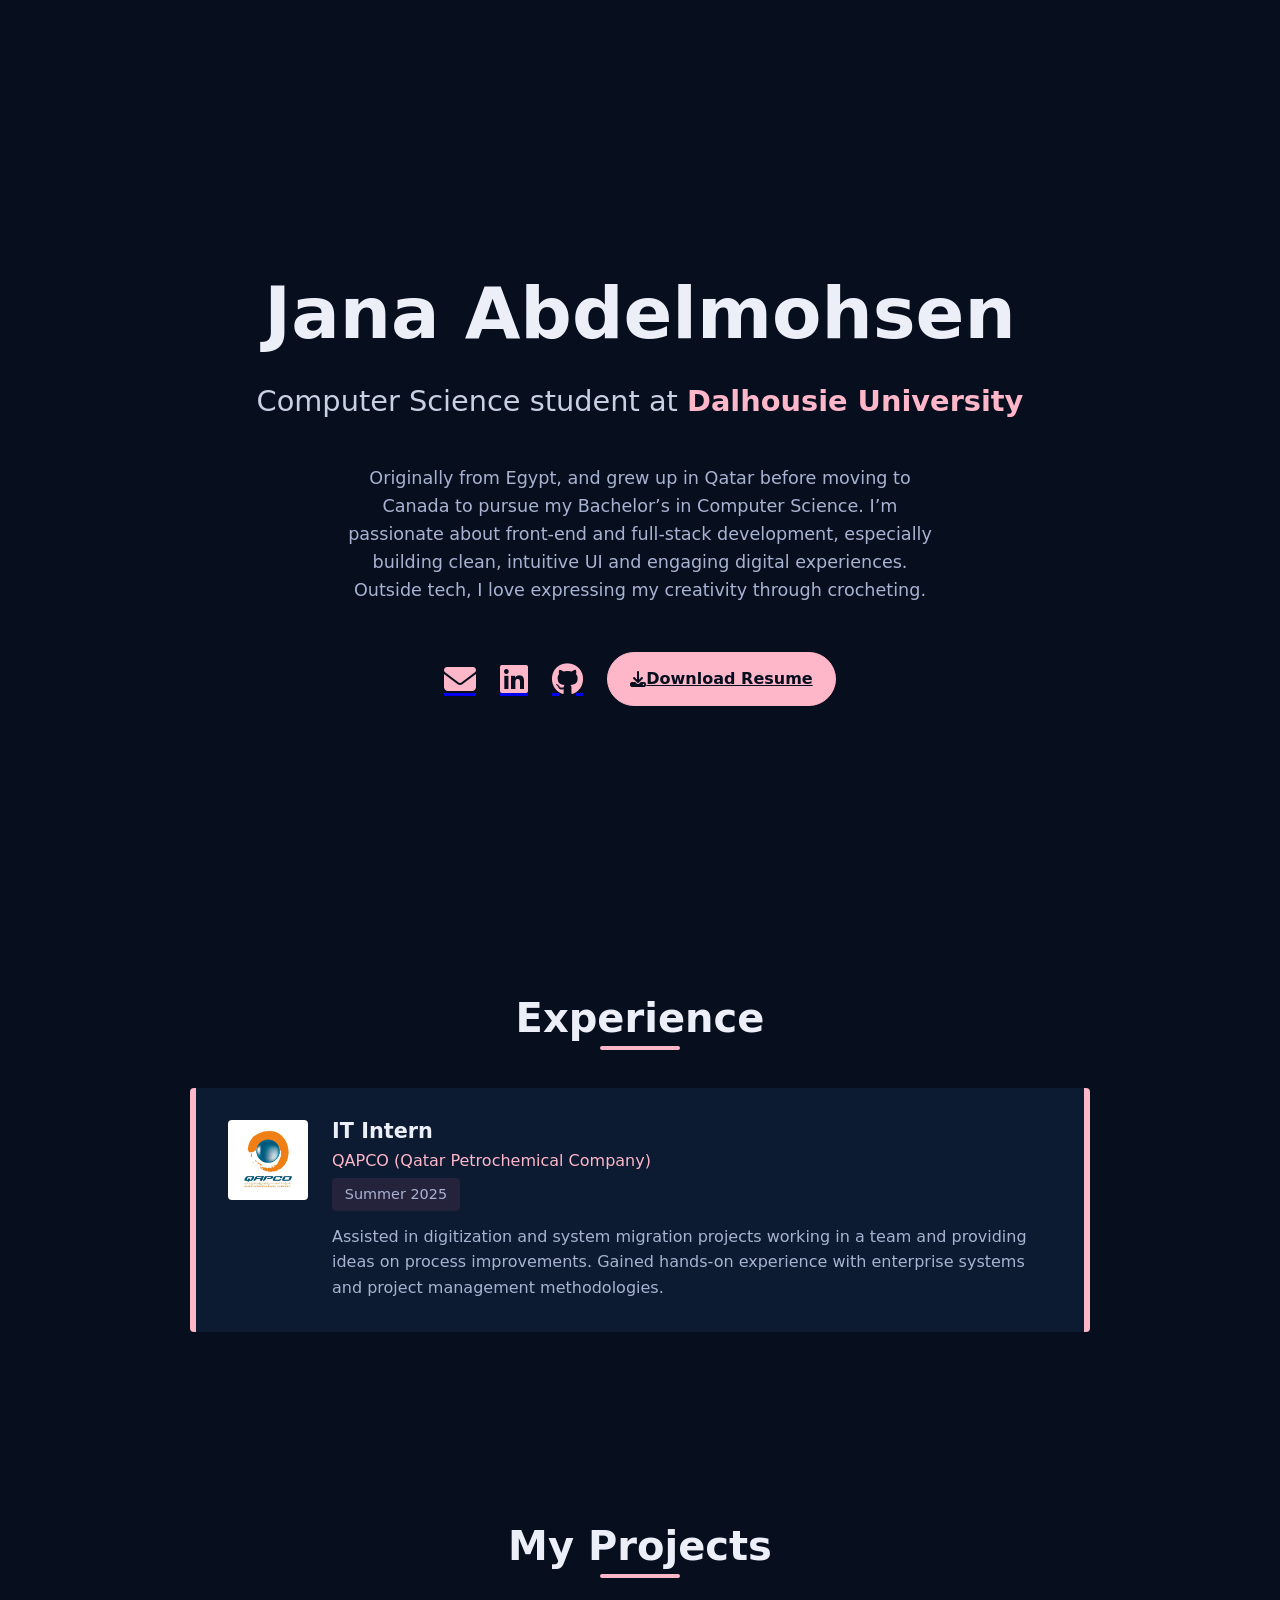
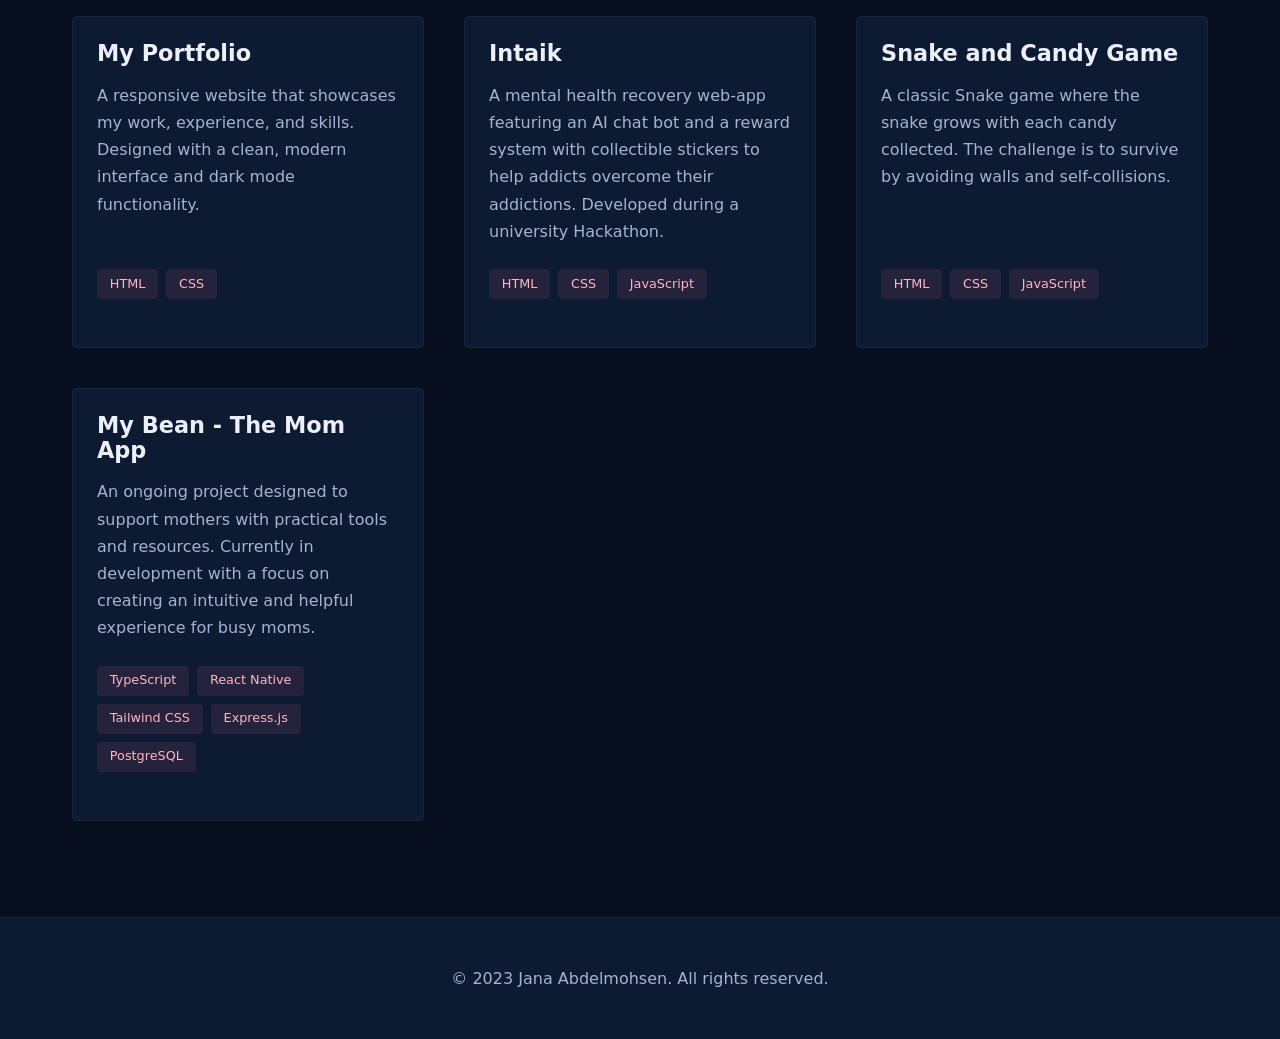
==== index.html @ 57137679 "Updated resume." ====
<!DOCTYPE html>
<html lang="en">
<head>
    <meta charset="UTF-8">
    <meta name="viewport" content="width=device-width, initial-scale=1.0">
    <title>Jana Abdelmohsen | Portfolio</title>
    <link rel="stylesheet" href="main.css">
        <link rel="stylesheet" href="https://cdnjs.cloudflare.com/ajax/libs/font-awesome/6.5.1/css/all.min.css" integrity="sha512-DTOQO9RWCH3ppGqcWaEA1BIZOC6xxalwEsw9c2QQeAIftl+Vegovlnee1c9QX4TctnWMn13TZye+giMm8e2LwA==" crossorigin="anonymous" referrerpolicy="no-referrer" />   
</head>

<body>
    <section id="home" class="hero">
        <div class="container">
            <div class="hero-content">
                <h1>Jana Abdelmohsen</h1>
                <p class="subtitle">Computer Science student at <strong>Dalhousie University</strong></p>
                <p class="hero-description">Originally from Egypt, and grew up in Qatar before moving to Canada to pursue my Bachelor’s in Computer Science. I’m passionate about front-end and full-stack development, especially building clean, intuitive UI and engaging digital experiences. Outside tech, I love expressing my creativity through crocheting.</p>
                <div class="cta-buttons">
                    <a href="mailto:jn544374@dal.ca"><i class="fas fa-envelope contact-icon"></i></a>
                    <a href="https://www.linkedin.com/in/jana-abdelmohsen-a99b3131b/"><i class="fab fa-linkedin contact-icon"></i></a>
                    <a href="https://github.com/"><i class="fab fa-github contact-icon"></i></a>
                    <a href="resume.pdf" class="btn btn-filled"><i class="fas fa-download"></i> Download Resume</a>
                </div>
            </div>
        </div>
    </section>


    <section id="experience" class="section">
        <div class="container">
            <h2 class="section-title">Experience</h2>
            <div class="experience-grid">
                <div class="experience-card">
                    <div class="experience-icon">
                        <img src="images/qapcologo.jpeg" alt="QAPCO Logo">
                    </div>
                    <div class="experience-details">
                        <h3>IT Intern</h3>
                        <p class="company">QAPCO (Qatar Petrochemical Company)</p>
                        <span class="date">Summer 2025</span>
                        <p class="experience-description">
                            Assisted in digitization and system migration projects working in a team and providing ideas on process improvements. Gained hands-on experience with enterprise systems and project management methodologies.
                        </p>
                    </div>
                </div>
            </div>
        </div>
    </section>

    <section id="projects" class="section">
        <div class="container">
            <h2 class="section-title">My Projects</h2>
            <div class="projects-grid">
                <div class="project-card">
                    <div class="project-content">
                        <h3> My Portfolio</h3>
                        <p class="project-description">A responsive website that showcases my work, experience, and skills. Designed with a clean, modern interface and dark mode functionality.</p>
                        <div class="project-tech">
                            <span class="tech-tag">HTML</span>
                            <span class="tech-tag">CSS</span>
                        </div>
                    </div>
                </div>
                <div class="project-card">
                    <div class="project-content">
                        <h3> Intaik</h3>
                        <p class="project-description">A mental health recovery web-app featuring an AI chat bot and a reward system with collectible stickers to help addicts overcome their addictions. Developed during a university Hackathon.</p>
                        <div class="project-tech">
                            <span class="tech-tag">HTML</span>
                            <span class="tech-tag">CSS</span>
                            <span class="tech-tag">JavaScript</span>
                        </div>
                    </div>
                </div>
                <div class="project-card">
                    <div class="project-content">
                        <h3> Snake and Candy Game</h3>
                        <p class="project-description">A classic Snake game where the snake grows with each candy collected. The challenge is to survive by avoiding walls and self-collisions.</p>
                        <div class="project-tech">
                            <span class="tech-tag">HTML</span>
                            <span class="tech-tag">CSS</span>
                            <span class="tech-tag">JavaScript</span>
                        </div>
                    </div>
                </div>
                <div class="project-card">
                <div class="project-content">
                    <h3> My Bean - The Mom App</h3>
                    <p class="project-description">An ongoing project designed to support mothers with practical tools and resources. Currently in development with a focus on creating an intuitive and helpful experience for busy moms.</p>
                    <div class="project-tech">
                        <span class="tech-tag">TypeScript</span>
                        <span class="tech-tag">React Native</span>
                        <span class="tech-tag">Tailwind CSS</span>
                        <span class="tech-tag">Express.js</span>
                        <span class="tech-tag">PostgreSQL</span>
                    </div>
                </div>
        </div>
    </section>
    


    <footer>
        <div class="container">
            <p>&copy; 2023 Jana Abdelmohsen. All rights reserved.</p>
        </div>
    </footer>

</body>
</html>
---- main.css ----
:root {
    --navy: #070f1f;
    --light-navy: #0c1b31;
    --lightest-navy: #17233c;
    --slate: #c9d0e3;
    --light-slate: #A8B2D1;
    --lightest-slate: #eceff8;
    --white: #f1f6fd;
    --pink: #feb6c9;
    --light-pink: #a76975;
    --transition: all 0.3s ease;
    --shadow: 0 10px 30px -15px rgba(2, 12, 27, 0.7);
    --border-radius: 4px;
}

* {
    margin: 0;
    padding: 0;
    box-sizing: border-box;
}

body {
    font-family: 'Calibre', 'Inter', 'San Francisco', 'SF Pro Text', -apple-system, system-ui, sans-serif;
    line-height: 1.6;
    color: var(--slate);
    background-color: var(--navy);
    transition: var(--transition);
    scroll-behavior: smooth;
}

h1, h2, h3, h4 {
    font-weight: 600;
    line-height: 1.1;
    margin-bottom: 1rem;
    color: var(--lightest-slate);
}

.container {
    width: 100%;
    max-width: 1200px;
    margin: 0 auto;
    padding: 0 2rem;
}

.section {
    padding: 6rem 0;
}

.section-title {
    text-align: center;
    margin-bottom: 3rem;
    position: relative;
    font-size: 2.5rem;
    color: var(--lightest-slate);
    font-weight: 700;
}

.section-title::after {
    content: '';
    position: absolute;
    bottom: -10px;
    left: 50%;
    transform: translateX(-50%);
    width: 80px;
    height: 4px;
    background: var(--pink);
    border-radius: 2px;
}

.btn {
    display: inline-block;
    padding: 1rem 1.8rem;
    border-radius: var(--border-radius);
    font-weight: 500;
    background: transparent;
    color: var(--pink);
    transition: var(--transition);
    border: 1px solid var(--pink);
    cursor: pointer;
    font-size: 1rem;
}

.btn:hover {
    background: rgba(255, 107, 149, 0.1);
    
}

.btn-filled {
    background: var(--pink);
    color: var(--navy);
    padding: 0.8rem 1.4rem;
    border-radius: 50px;
    font-weight: 600;
   
}

.btn-filled:hover {
    background: var(--light-pink);
    transform: translateY(-3px);
}

.cta-buttons {
    display: flex;
    gap: 1.5rem;
    justify-content: center;
    flex-wrap: wrap;
}

.cta-buttons a {
    display: flex;
    align-items: center;
    justify-content: center;
}

.contact-icon {
    font-size: 2rem;
    color: var(--pink);
    transition: var(--transition);
}

.contact-icon:hover {
    color: var(--light-pink);
    transform: translateY(-4px);
   
}

/* Header & Navigation */
header {
    position: fixed;
    width: 100%;
    top: 0;
    z-index: 1000;
    background: rgba(10, 25, 47, 0.9);
    backdrop-filter: blur(10px);
    box-shadow: var(--shadow);
    transition: var(--transition);
}

.nav-container {
    display: flex;
    justify-content: flex-end;
    align-items: center;
    padding: 1rem 2rem;
}

.logo {
    font-size: 1.8rem;
    font-weight: 700;
    color: var(--pink);
}

.nav-links {
    display: flex;
    gap: 2rem;
}

.nav-links a {
    color: var(--lightest-slate);
    font-weight: 500;
    position: relative;
    padding: 0.5rem 0;
    font-size: 0.9rem;
}

.nav-links a::after {
    content: '';
    position: absolute;
    bottom: 0;
    left: 0;
    width: 0;
    height: 2px;
    background: var(--pink);
    transition: var(--transition);
}

.nav-links a:hover::after {
    width: 100%;
}

#mode-toggle {
    background: transparent;
    color: var(--lightest-slate);
    border: 1px solid var(--slate);
    border-radius: var(--border-radius);
    padding: 0.5rem 1rem;
    font-size: 0.9rem;
    cursor: pointer;
    transition: var(--transition);
    display: flex;
    align-items: center;
    gap: 0.5rem;
}

#mode-toggle:hover {
    border-color: var(--pink);
    color: var(--pink);
}

/* HERO */
.hero {
    min-height: 100vh;
    display: flex;
    align-items: center;
    padding-top: 80px;
}

.hero-content {
    max-width: 800px;
    margin: 0 auto;
    text-align: center;
}

.hero h1 {
    font-size: clamp(2.5rem, 8vw, 4.5rem);
    margin-bottom: 1.5rem;
}

.hero .subtitle {
    font-size: clamp(1.2rem, 4vw, 1.8rem);
    color: #c9d0e3;
    margin-bottom: 2.5rem;
}

.hero .subtitle strong {
    color: #feb6c9;
}

.hero-description {
    max-width: 600px;
    margin: 0 auto 3rem;
    font-size: 1.1rem;
    line-height: 1.6;
    color: #A8B2D1;
}

/* ABOUT IMAGE */
.about-image {
    text-align: center;
    position: relative;
}

.profile-img-container {
    position: relative;
    display: inline-block;
}

.profile-img {
    max-width: 80%;
    border-radius: var(--border-radius);
    transition: var(--transition);
    border: 1px solid var(--lightest-navy);
}

.profile-img-container::before {
    content: '';
    position: absolute;
    top: 15px;
    left: 15px;
    width: 80%;
    height: 100%;
    border: 2px solid var(--pink);
    border-radius: var(--border-radius);
    z-index: -1;
    transition: var(--transition);
}

.about-image:hover .profile-img {
    filter: grayscale(0%);
}

.about-image:hover .profile-img-container::before {
    transform: translate(-5px, -5px);
}

/* EXPERIENCE */
.experience-grid {
    display: grid;
    gap: 2rem;
    max-width: 900px;
    margin: 0 auto;
}

.experience-card {
    display: flex;
    align-items: flex-start;
    background: var(--light-navy);
    padding: 2rem;
    border-radius: var(--border-radius);
    transition: var(--transition);
    border-left: 6px solid var(--pink);
    border-right: 6px solid var(--pink);
}

.experience-card:hover {
    transform: translateY(-5px);
    box-shadow: var(--shadow);
}

.experience-icon {
    flex-shrink: 0;
    margin-right: 1.5rem;
    width: 80px;
    height: 80px;
    display: flex;
    align-items: center;
    justify-content: center;
    background: rgb(255, 255, 255);
    border-radius: var(--border-radius);
    overflow: hidden;
    padding: 8px;
}

.experience-icon img {
    width: 100%;
    height: 100%;
    object-fit: contain;
}

.experience-details h3 {
    margin: 0;
    font-size: 1.3rem;
    color: var(--lightest-slate);
}

.experience-details .company {
    margin: 0.3rem 0;
    color: var(--pink);
    font-weight: 500;
}

.experience-details .date {
    display: block;
    font-size: 0.9rem;
    color: var(--light-slate);
    margin-bottom: 0.8rem;
    background: rgba(255, 107, 149, 0.1);
    padding: 0.3rem 0.8rem;
    border-radius: var(--border-radius);
    width: fit-content;
}

.experience-description {
    color: var(--light-slate);
    line-height: 1.6;
}

/* PROJECTS */
.projects-grid {
    display: grid;
    grid-template-columns: repeat(auto-fit, minmax(350px, 1fr));
    gap: 2.5rem;
}

.project-card {
    background: var(--light-navy);
    border-radius: var(--border-radius);
    overflow: hidden;
    transition: var(--transition);
    display: flex;
    flex-direction: column;
    border: 1px solid var(--lightest-navy);
}

.project-card:hover {
    transform: translateY(-8px);
    box-shadow: var(--shadow);
    border-color: var(--pink);
}

.project-content {
    padding: 1.5rem;
    flex-grow: 1;
    display: flex;
    flex-direction: column;
}

.project-card h3 {
    font-size: 1.4rem;
    margin-bottom: 1rem;
    color: var(--lightest-slate);
    display: flex;
    align-items: center;
    gap: 0.5rem;
}

.project-card h3 i {
    color: var(--pink);
}

.project-description {
    color: var(--light-slate);
    margin-bottom: 1.5rem;
    flex-grow: 1;
    line-height: 1.7;
}

.project-tech {
    display: flex;
    flex-wrap: wrap;
    gap: 0.5rem;
    margin-bottom: 1.5rem;
}

.tech-tag {
    background: rgba(255, 107, 149, 0.1);
    color: var(--pink);
    padding: 0.3rem 0.8rem;
    border-radius: var(--border-radius);
    font-size: 0.8rem;
    font-weight: 500;
}

.project-link {
    align-self: flex-start;
    font-weight: 500;
    display: flex;
    align-items: center;
    gap: 0.5rem;
    color: var(--pink);
    padding: 0.5rem 0;
    transition: var(--transition);
    font-size: 0.9rem;
}

.project-link:hover {
    color: var(--light-pink);
    gap: 0.8rem;
}

/* FOOTER */
footer {
    text-align: center;
    padding: 3rem 0;
    background: var(--light-navy);
    color: var(--light-slate);
    border-top: 1px solid var(--lightest-navy);
}

/* RESPONSIVE */
@media (max-width: 992px) {
    .about-content {
        grid-template-columns: 1fr;
        gap: 3rem;
    }

    .about-image {
        order: -1;
    }
}

@media (max-width: 768px) {
    .nav-container {
        flex-direction: column;
        gap: 1rem;
        padding: 1rem;
    }

    .nav-links {
        gap: 1.5rem;
        flex-wrap: wrap;
        justify-content: center;
    }

    .hero h1 {
        font-size: 2.8rem;
    }

    .hero .subtitle {
        font-size: 1.2rem;
    }

    .section {
        padding: 4rem 0;
    }

    .experience-card {
        flex-direction: column;
    }

    .experience-icon img {
        width: 30px;
        height: 30px;
        border-radius: 10px;
        object-fit: cover;
    }

    .projects-grid {
        grid-template-columns: 1fr;
    }

    .contact-links {
        flex-direction: column;
        align-items: center;
    }

    .contact-item {
        width: 100%;
        max-width: 300px;
    }
}

@media (max-width: 480px) {
    .hero h1 {
        font-size: 2.2rem;
    }

    .cta-buttons {
        flex-direction: column;
    }

    .section-title {
        font-size: 2rem;
    }

    .hero-content {
        padding: 2rem 1.5rem;
    }
}
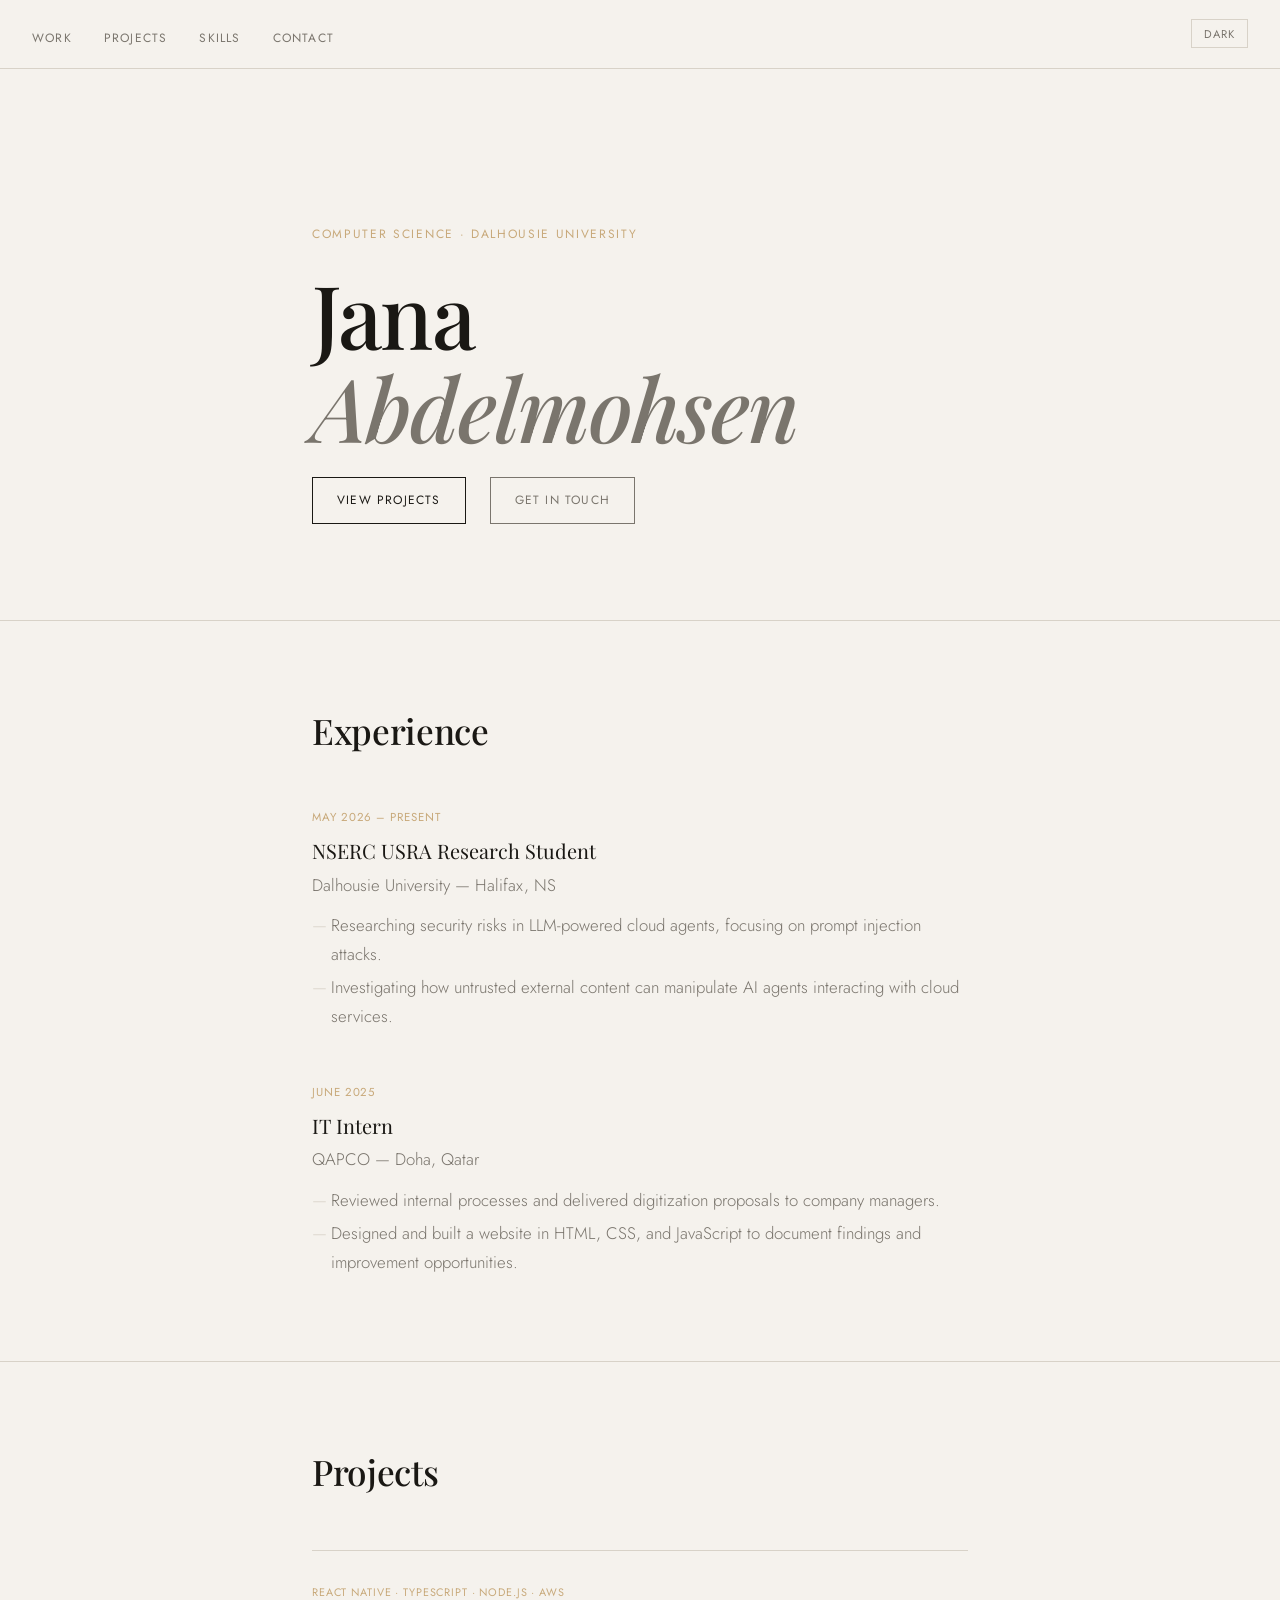
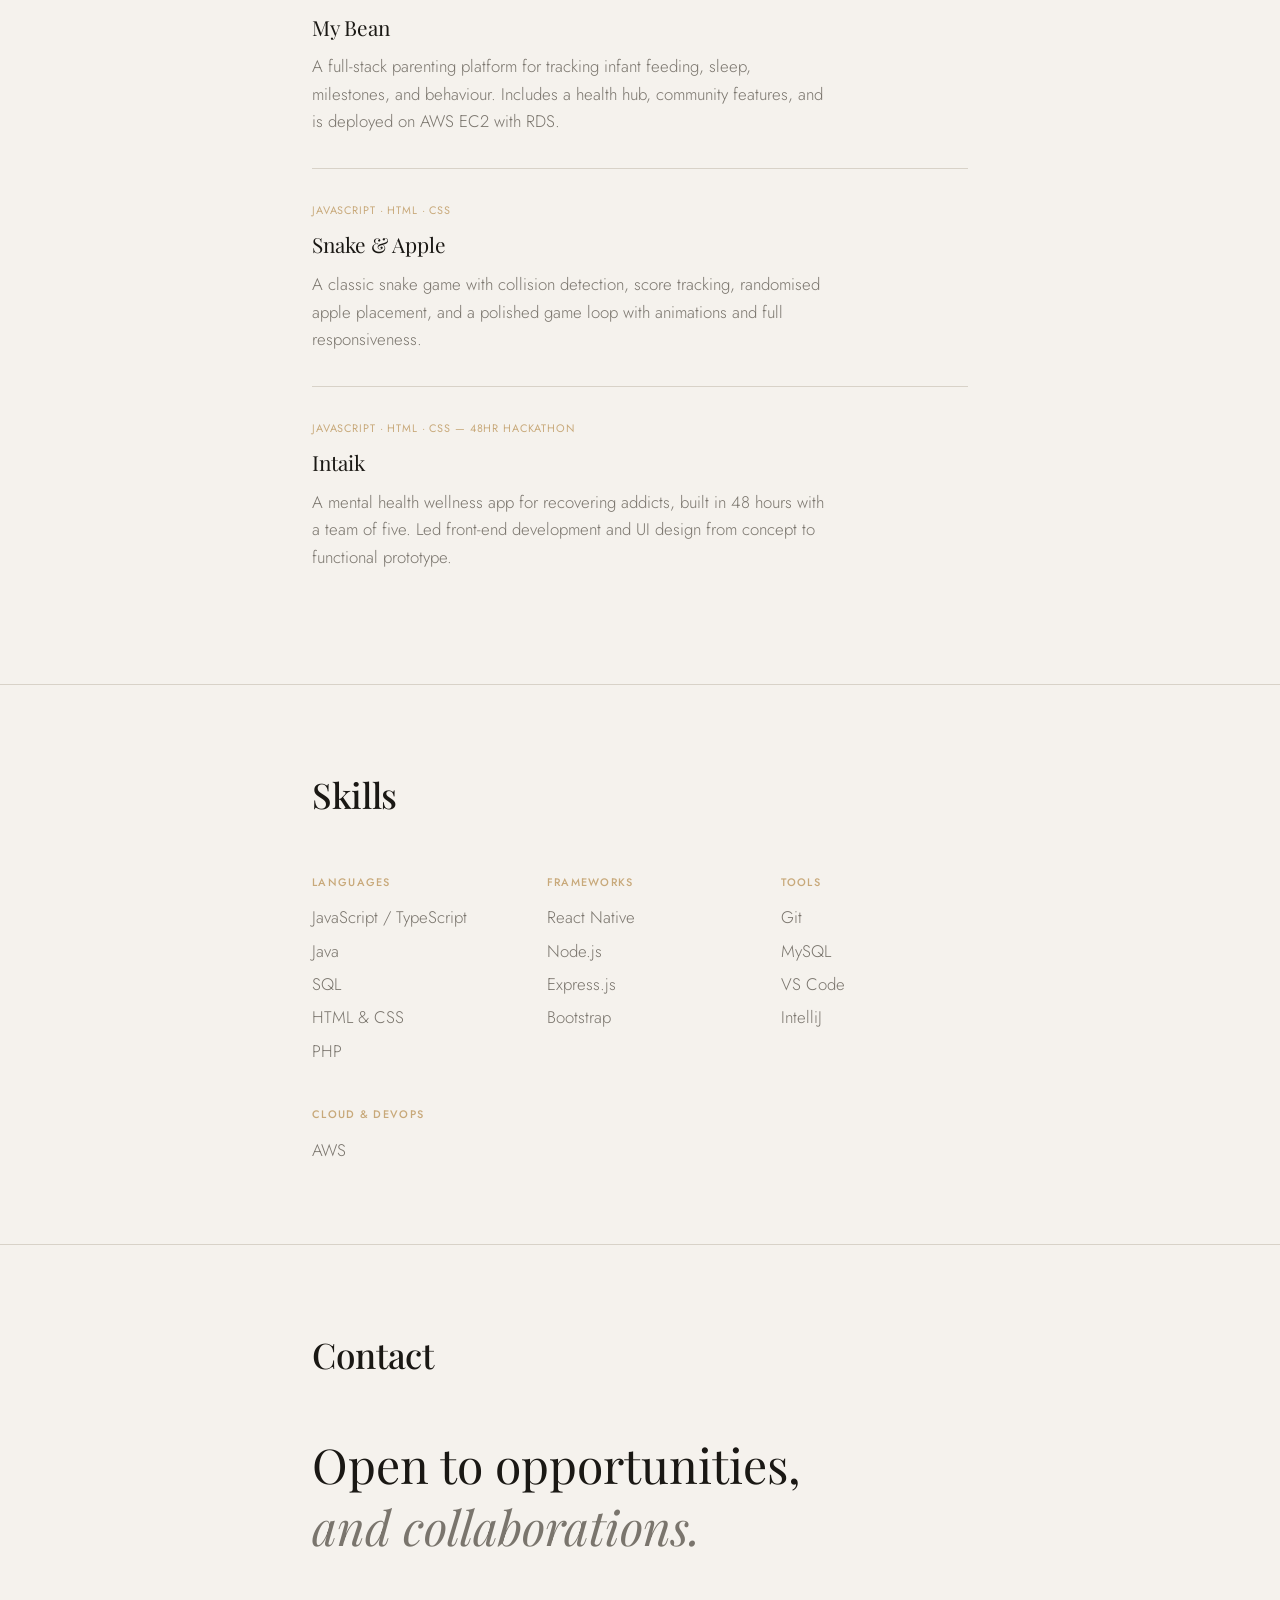
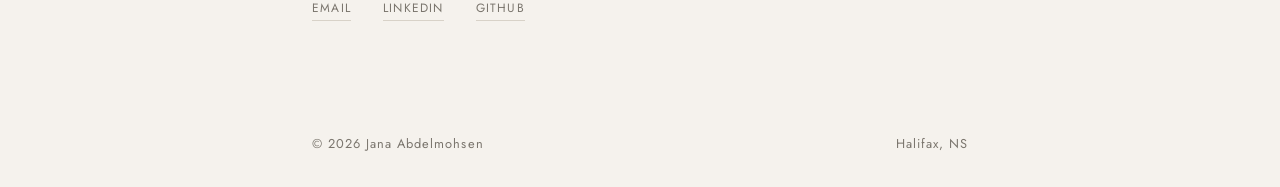
==== commit a3df92fe: "changing things" ====
--- a/index.html
+++ b/index.html
@@ -1,4 +1,4 @@
-<!DOCTYPE html>
+<!-- <!DOCTYPE html>
 <html lang="en">
 <head>
     <meta charset="UTF-8">
@@ -107,4 +107,591 @@
     </footer>
 
 </body>
+</html> -->
+
+<!DOCTYPE html>
+<html lang="en">
+<head>
+  <meta charset="UTF-8" />
+  <meta name="viewport" content="width=device-width, initial-scale=1.0" />
+  <title>Jana Abdelmohsen</title>
+  <link rel="preconnect" href="https://fonts.googleapis.com" />
+  <link rel="preconnect" href="https://fonts.gstatic.com" crossorigin />
+  <link href="https://fonts.googleapis.com/css2?family=Playfair+Display:ital,wght@0,400;0,500;1,400;1,500&family=Jost:wght@300;400;500&display=swap" rel="stylesheet" />
+
+  <style>
+    :root {
+      --bg: #f5f2ed;
+      --ink: #1a1814;
+      --muted: #7a756d;
+      --accent: #c8a97a;
+      --rule: #d8d2c8;
+      --max: 720px;
+    }
+
+    :root.dark {
+      --bg: #211815;
+      --ink: #f2ebe0;
+      --muted: #8c7b6b;
+      --accent: #d9c9a8;
+      --rule: #2e201a;
+    }
+
+    *, *::before, *::after { box-sizing: border-box; margin: 0; padding: 0; }
+
+    html { scroll-behavior: smooth; }
+
+    body {
+      background: var(--bg);
+      color: var(--ink);
+      font-family: 'Playfair Display', Georgia, serif;
+      font-size: clamp(19px, 2.2vw, 21px);
+      font-weight: 400;
+      line-height: 1.7;
+      min-height: 100vh;
+      transition: background 0.3s, color 0.3s;
+    }
+
+    /* ── Layout ── */
+    .container {
+      max-width: var(--max);
+      margin: 0 auto;
+      padding: 0 2rem;
+    }
+
+    /* ── Nav ── */
+    nav {
+      position: fixed;
+      top: 0; left: 0; right: 0;
+      z-index: 100;
+      background: var(--bg);
+      border-bottom: 1px solid var(--rule);
+      padding: 1rem 2rem;
+      display: flex;
+      justify-content: space-between;
+      align-items: center;
+      transition: background 0.3s, border-color 0.3s;
+    }
+
+    .nav-name {
+      font-family: 'Jost', sans-serif;
+      font-size: 0.8rem;
+      font-weight: 400;
+      letter-spacing: 0.12em;
+      text-transform: uppercase;
+      color: var(--muted);
+      text-decoration: none;
+    }
+
+    .nav-links {
+      display: flex;
+      gap: 2rem;
+      list-style: none;
+    }
+
+    .nav-links a {
+      font-family: 'Jost', sans-serif;
+      font-size: 0.75rem;
+      font-weight: 400;
+      letter-spacing: 0.1em;
+      text-transform: uppercase;
+      color: var(--muted);
+      text-decoration: none;
+      transition: color 0.2s;
+    }
+
+    .nav-links a:hover { color: var(--ink); }
+
+    .theme-toggle {
+      background: none;
+      border: 1px solid var(--rule);
+      color: var(--muted);
+      font-family: 'Jost', sans-serif;
+      font-size: 0.7rem;
+      font-weight: 400;
+      letter-spacing: 0.1em;
+      text-transform: uppercase;
+      padding: 0.35rem 0.75rem;
+      cursor: pointer;
+      transition: color 0.2s, border-color 0.2s;
+    }
+
+    .theme-toggle:hover {
+      color: var(--ink);
+      border-color: var(--ink);
+    }
+
+    /* ── Hero ── */
+    #hero {
+      padding: 14rem 0 6rem;
+      border-bottom: 1px solid var(--rule);
+    }
+
+    .hero-label {
+      font-family: 'Jost', sans-serif;
+      font-size: 0.75rem;
+      font-weight: 400;
+      letter-spacing: 0.14em;
+      text-transform: uppercase;
+      color: var(--accent);
+      margin-bottom: 1.5rem;
+    }
+
+    h1 {
+      font-size: clamp(3rem, 8vw, 5.5rem);
+      font-weight: 500;
+      line-height: 1.05;
+      letter-spacing: -0.02em;
+      margin-bottom: 1.5rem;
+    }
+
+    h1 em {
+      font-style: italic;
+      color: var(--muted);
+    }
+
+    .hero-sub {
+      font-family: 'Jost', sans-serif;
+      font-size: 1.15rem;
+      font-weight: 300;
+      color: var(--muted);
+      max-width: 480px;
+      line-height: 1.7;
+      margin-bottom: 2.5rem;
+    }
+
+    .hero-links {
+      display: flex;
+      gap: 1.5rem;
+      flex-wrap: wrap;
+    }
+
+    .btn {
+      font-family: 'Jost', sans-serif;
+      font-size: 0.75rem;
+      font-weight: 400;
+      letter-spacing: 0.1em;
+      text-transform: uppercase;
+      text-decoration: none;
+      padding: 0.75rem 1.5rem;
+      border: 1px solid var(--ink);
+      color: var(--ink);
+      transition: background 0.2s, color 0.2s;
+    }
+
+    .btn:hover { background: var(--ink); color: var(--bg); }
+
+    .btn-ghost {
+      border-color: var(--muted);
+      color: var(--muted);
+    }
+
+    .btn-ghost:hover {
+      background: var(--ink);
+      color: var(--bg);
+      border-color: var(--ink);
+    }
+
+    /* ── Sections ── */
+    section {
+      padding: 5rem 0;
+      border-bottom: 1px solid var(--rule);
+    }
+
+    h2 {
+      font-size: clamp(1.6rem, 3vw, 2.2rem);
+      font-weight: 500;
+      letter-spacing: -0.01em;
+      margin-bottom: 3rem;
+    }
+
+    /* ── Experience ── */
+    .exp-list { display: flex; flex-direction: column; gap: 3rem; }
+
+    .exp-meta {
+      font-family: 'Jost', sans-serif;
+      font-size: 0.72rem;
+      font-weight: 400;
+      letter-spacing: 0.08em;
+      text-transform: uppercase;
+      color: var(--accent);
+      margin-bottom: 0.4rem;
+    }
+
+    .exp-role {
+      font-size: 1.25rem;
+      font-weight: 400;
+      margin-bottom: 0.15rem;
+    }
+
+    .exp-org {
+      font-family: 'Jost', sans-serif;
+      font-size: 1.05rem;
+      font-weight: 300;
+      font-style: normal;
+      color: var(--muted);
+      margin-bottom: 0.75rem;
+    }
+
+    .exp-desc {
+      font-family: 'Jost', sans-serif;
+      font-size: 1.05rem;
+      font-weight: 300;
+      color: var(--muted);
+      line-height: 1.7;
+      list-style: none;
+    }
+
+    .exp-desc li {
+      padding-left: 1.2rem;
+      position: relative;
+      margin-bottom: 0.3rem;
+    }
+
+    .exp-desc li::before {
+      content: '—';
+      position: absolute;
+      left: 0;
+      color: var(--rule);
+    }
+
+    /* ── Projects ── */
+    .project-item {
+      padding: 2rem 0;
+      border-top: 1px solid var(--rule);
+      transition: padding-left 0.25s;
+      cursor: default;
+    }
+
+    .project-item:hover { padding-left: 0.75rem; }
+
+    .project-tags {
+      font-family: 'Jost', sans-serif;
+      font-size: 0.68rem;
+      font-weight: 400;
+      letter-spacing: 0.08em;
+      text-transform: uppercase;
+      color: var(--accent);
+      margin-bottom: 0.5rem;
+    }
+
+    .project-name {
+      font-size: 1.3rem;
+      font-weight: 400;
+      margin-bottom: 0.5rem;
+    }
+
+    .project-desc {
+      font-family: 'Jost', sans-serif;
+      font-size: 1.05rem;
+      font-weight: 300;
+      color: var(--muted);
+      line-height: 1.65;
+      max-width: 520px;
+    }
+
+    /* ── Skills ── */
+    .skills-grid {
+      display: grid;
+      grid-template-columns: repeat(auto-fit, minmax(160px, 1fr));
+      gap: 2.5rem 3rem;
+    }
+
+    .skill-group-label {
+      font-family: 'Jost', sans-serif;
+      font-size: 0.68rem;
+      font-weight: 500;
+      letter-spacing: 0.12em;
+      text-transform: uppercase;
+      color: var(--accent);
+      margin-bottom: 0.75rem;
+    }
+
+    .skill-items {
+      list-style: none;
+      display: flex;
+      flex-direction: column;
+      gap: 0.3rem;
+    }
+
+    .skill-items li {
+      font-family: 'Jost', sans-serif;
+      font-size: 1.05rem;
+      font-weight: 300;
+      color: var(--muted);
+    }
+
+    /* ── Contact ── */
+    #contact { border-bottom: none; }
+
+    .contact-line {
+      font-size: clamp(1.8rem, 4vw, 3rem);
+      font-weight: 400;
+      line-height: 1.3;
+      margin-bottom: 2.5rem;
+    }
+
+    .contact-line em { font-style: italic; color: var(--muted); }
+
+    .contact-links {
+      display: flex;
+      flex-wrap: wrap;
+      gap: 0.75rem 2rem;
+    }
+
+    .contact-link {
+      font-family: 'Jost', sans-serif;
+      font-size: 0.75rem;
+      font-weight: 400;
+      letter-spacing: 0.1em;
+      text-transform: uppercase;
+      color: var(--muted);
+      text-decoration: none;
+      border-bottom: 1px solid var(--rule);
+      padding-bottom: 2px;
+      transition: color 0.2s, border-color 0.2s;
+    }
+
+    .contact-link:hover { color: var(--ink); border-color: var(--ink); }
+
+    /* ── Footer ── */
+    footer {
+      padding: 2rem 0;
+      display: flex;
+      justify-content: space-between;
+      align-items: center;
+      flex-wrap: wrap;
+      gap: 1rem;
+    }
+
+    .footer-copy {
+      font-family: 'Jost', sans-serif;
+      font-size: 0.8rem;
+      font-weight: 400;
+      color: var(--muted);
+      letter-spacing: 0.08em;
+    }
+
+    /* ── Reveal ── */
+    .reveal {
+      opacity: 0;
+      transform: translateY(20px);
+      transition: opacity 0.6s ease, transform 0.6s ease;
+    }
+
+    .reveal.visible { opacity: 1; transform: none; }
+
+    /* ── Responsive ── */
+    @media (max-width: 600px) {
+      .container { padding: 0 1.25rem; }
+
+      /* Nav: keep links + toggle */
+      nav { padding: 0.9rem 1.25rem; }
+      .nav-links { display: flex; gap: 1rem; }
+      .nav-links a { font-size: 0.65rem; }
+
+      /* Hero */
+      #hero { padding: 8rem 0 4rem; }
+      h1 { font-size: 3rem; margin-bottom: 1.25rem; }
+      .hero-sub { font-size: 1rem; margin-bottom: 2rem; }
+      .hero-label { font-size: 0.65rem; margin-bottom: 1rem; }
+      .hero-links { flex-direction: column; gap: 0.75rem; }
+      .btn { text-align: center; padding: 0.9rem 1.25rem; }
+
+      /* Sections */
+      section { padding: 3.5rem 0; }
+      h2 { font-size: 1.6rem; margin-bottom: 2rem; }
+
+      /* Experience */
+      .exp-list { gap: 2.5rem; }
+      .exp-role { font-size: 1.1rem; }
+      .exp-org { font-size: 0.95rem; }
+      .exp-desc { font-size: 0.95rem; }
+
+      /* Projects */
+      .project-item { padding: 1.5rem 0; }
+      .project-name { font-size: 1.15rem; }
+      .project-desc { font-size: 0.95rem; }
+
+      /* Skills */
+      .skills-grid { grid-template-columns: 1fr 1fr; gap: 2rem 1.5rem; }
+
+      /* Contact */
+      .contact-line { font-size: 1.6rem; }
+      .contact-links { gap: 0.6rem 1.5rem; }
+
+      /* Footer */
+      footer { flex-direction: column; align-items: flex-start; gap: 0.25rem; padding: 1.5rem 0; }
+    }
+  </style>
+</head>
+<body>
+
+  <nav>
+    <ul class="nav-links">
+      <li><a href="#experience">Work</a></li>
+      <li><a href="#projects">Projects</a></li>
+      <li><a href="#skills">Skills</a></li>
+      <li><a href="#contact">Contact</a></li>
+    </ul>
+    <button class="theme-toggle" id="themeToggle">Dark</button>
+  </nav>
+
+  <section id="hero">
+    <div class="container">
+      <p class="hero-label">Computer Science · Dalhousie University</p>
+      <h1>Jana<br><em>Abdelmohsen</em></h1>
+      <div class="hero-links">
+        <a href="#projects" class="btn">View Projects</a>
+        <a href="#contact" class="btn btn-ghost">Get in touch</a>
+      </div>
+    </div>
+  </section>
+
+  <section id="experience">
+    <div class="container">
+      <h2>Experience</h2>
+      <div class="exp-list">
+
+        <div class="exp-item reveal">
+          <p class="exp-meta">May 2026 – Present</p>
+          <p class="exp-role">NSERC USRA Research Student</p>
+          <p class="exp-org">Dalhousie University — Halifax, NS</p>
+          <ul class="exp-desc">
+            <li>Researching security risks in LLM-powered cloud agents, focusing on prompt injection attacks.</li>
+            <li>Investigating how untrusted external content can manipulate AI agents interacting with cloud services.</li>
+          </ul>
+        </div>
+
+        <div class="exp-item reveal">
+          <p class="exp-meta">June 2025</p>
+          <p class="exp-role">IT Intern</p>
+          <p class="exp-org">QAPCO — Doha, Qatar</p>
+          <ul class="exp-desc">
+            <li>Reviewed internal processes and delivered digitization proposals to company managers.</li>
+            <li>Designed and built a website in HTML, CSS, and JavaScript to document findings and improvement opportunities.</li>
+          </ul>
+        </div>
+
+      </div>
+    </div>
+  </section>
+
+  <section id="projects">
+    <div class="container">
+      <h2>Projects</h2>
+
+      <div class="project-item reveal">
+        <p class="project-tags">React Native · TypeScript · Node.js · AWS</p>
+        <p class="project-name">My Bean</p>
+        <p class="project-desc">A full-stack parenting platform for tracking infant feeding, sleep, milestones, and behaviour. Includes a health hub, community features, and is deployed on AWS EC2 with RDS.</p>
+      </div>
+
+      <div class="project-item reveal">
+        <p class="project-tags">JavaScript · HTML · CSS</p>
+        <p class="project-name">Snake &amp; Apple</p>
+        <p class="project-desc">A classic snake game with collision detection, score tracking, randomised apple placement, and a polished game loop with animations and full responsiveness.</p>
+      </div>
+
+      <div class="project-item reveal">
+        <p class="project-tags">JavaScript · HTML · CSS — 48hr Hackathon</p>
+        <p class="project-name">Intaik</p>
+        <p class="project-desc">A mental health wellness app for recovering addicts, built in 48 hours with a team of five. Led front-end development and UI design from concept to functional prototype.</p>
+      </div>
+
+    </div>
+  </section>
+
+  <section id="skills">
+    <div class="container">
+      <h2>Skills</h2>
+      <div class="skills-grid reveal">
+
+        <div>
+          <p class="skill-group-label">Languages</p>
+          <ul class="skill-items">
+            <li>JavaScript / TypeScript</li>
+            <li>Java</li>
+            <li>SQL</li>
+            <li>HTML &amp; CSS</li>
+            <li>PHP</li>
+          </ul>
+        </div>
+
+        <div>
+          <p class="skill-group-label">Frameworks</p>
+          <ul class="skill-items">
+            <li>React Native</li>
+            <li>Node.js</li>
+            <li>Express.js</li>
+            <li>Bootstrap</li>
+          </ul>
+        </div>
+
+        <div>
+          <p class="skill-group-label">Tools</p>
+          <ul class="skill-items">
+            <li>Git</li>
+            <li>MySQL</li>
+            <li>VS Code</li>
+            <li>IntelliJ</li>
+          </ul>
+        </div>
+
+        <div>
+          <p class="skill-group-label">Cloud &amp; DevOps</p>
+          <ul class="skill-items">
+            <li>AWS</li>
+          </ul>
+        </div>
+
+      </div>
+    </div>
+  </section>
+
+  <section id="contact">
+    <div class="container">
+      <h2>Contact</h2>
+      <p class="contact-line reveal">
+        Open to opportunities,<br><em>and collaborations.</em>
+      </p>
+      <div class="contact-links reveal">
+        <a href="mailto:jn544374@dal.ca" class="contact-link">Email</a>
+        <a href="https://www.linkedin.com/in/jana-abdelmohsen-a99b3131b/" class="contact-link" target="_blank">LinkedIn</a>
+        <a href="https://github.com/Jana42-mohd" class="contact-link" target="_blank">GitHub</a>
+      </div>
+    </div>
+  </section>
+
+  <div class="container">
+    <footer>
+      <span class="footer-copy">© 2026 Jana Abdelmohsen</span>
+      <span class="footer-copy">Halifax, NS</span>
+    </footer>
+  </div>
+
+  <script>
+    const toggle = document.getElementById('themeToggle');
+    const root = document.documentElement;
+
+    if (localStorage.getItem('theme') === 'dark') {
+      root.classList.add('dark');
+      toggle.textContent = 'Light';
+    }
+
+    toggle.addEventListener('click', () => {
+      const isDark = root.classList.toggle('dark');
+      toggle.textContent = isDark ? 'Light' : 'Dark';
+      localStorage.setItem('theme', isDark ? 'dark' : 'light');
+    });
+
+    const reveals = document.querySelectorAll('.reveal');
+    const observer = new IntersectionObserver(
+      entries => entries.forEach(e => { if (e.isIntersecting) { e.target.classList.add('visible'); observer.unobserve(e.target); } }),
+      { threshold: 0.12 }
+    );
+    reveals.forEach(el => observer.observe(el));
+  </script>
+
+</body>
 </html>
--- a/main.css
+++ b/main.css
@@ -1,3 +1,5 @@
+
+/* 
 :root {
     --navy: #070f1f;
     --light-navy: #0c1b31;
@@ -124,7 +126,7 @@
    
 }
 
-/* Header & Navigation */
+
 header {
     position: fixed;
     width: 100%;
@@ -196,7 +198,7 @@
     color: var(--pink);
 }
 
-/* HERO */
+
 .hero {
     min-height: 100vh;
     display: flex;
@@ -233,7 +235,7 @@
     color: #A8B2D1;
 }
 
-/* ABOUT IMAGE */
+
 .about-image {
     text-align: center;
     position: relative;
@@ -272,7 +274,7 @@
     transform: translate(-5px, -5px);
 }
 
-/* EXPERIENCE */
+
 .experience-grid {
     display: grid;
     gap: 2rem;
@@ -344,7 +346,7 @@
     line-height: 1.6;
 }
 
-/* PROJECTS */
+
 .projects-grid {
     display: grid;
     grid-template-columns: repeat(auto-fit, minmax(350px, 1fr));
@@ -427,7 +429,6 @@
     gap: 0.8rem;
 }
 
-/* FOOTER */
 footer {
     text-align: center;
     padding: 3rem 0;
@@ -436,7 +437,7 @@
     border-top: 1px solid var(--lightest-navy);
 }
 
-/* RESPONSIVE */
+
 @media (max-width: 992px) {
     .about-content {
         grid-template-columns: 1fr;
@@ -516,3 +517,5 @@
         padding: 2rem 1.5rem;
     }
 }
+
+*/
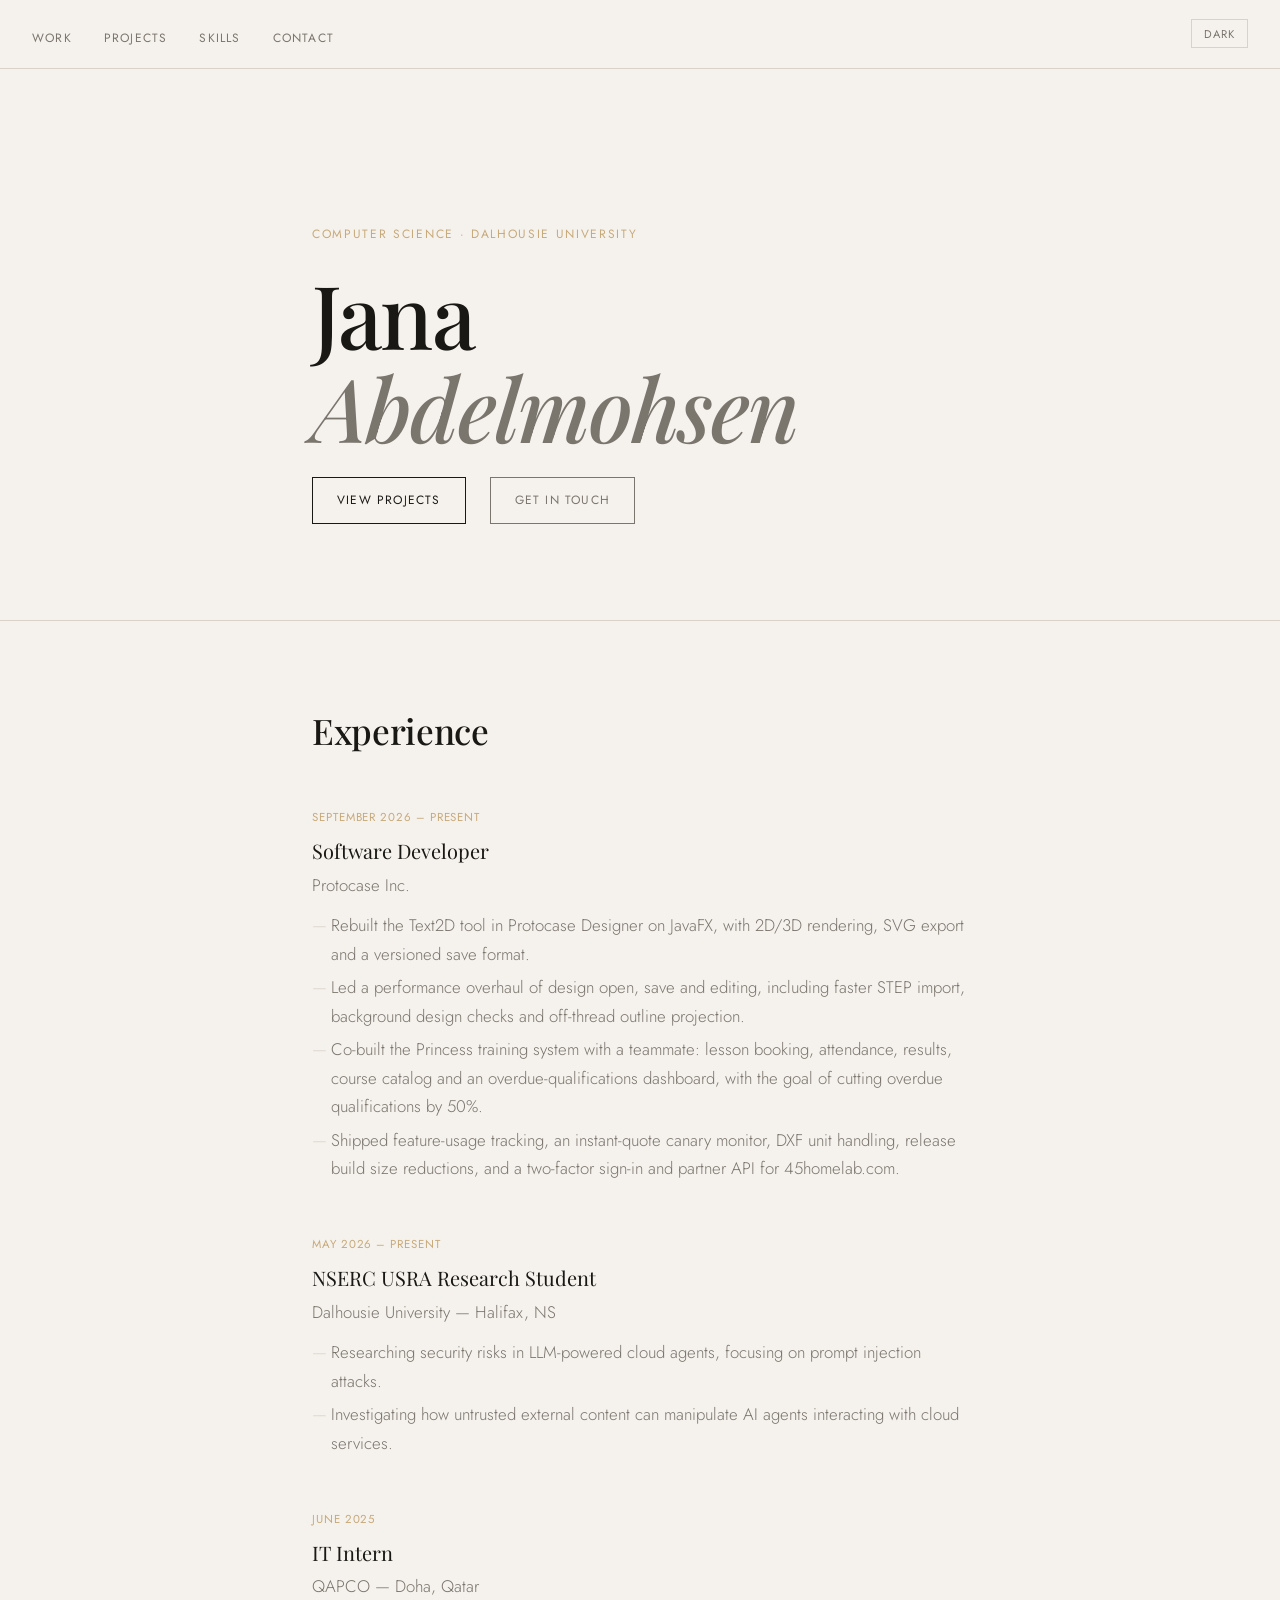
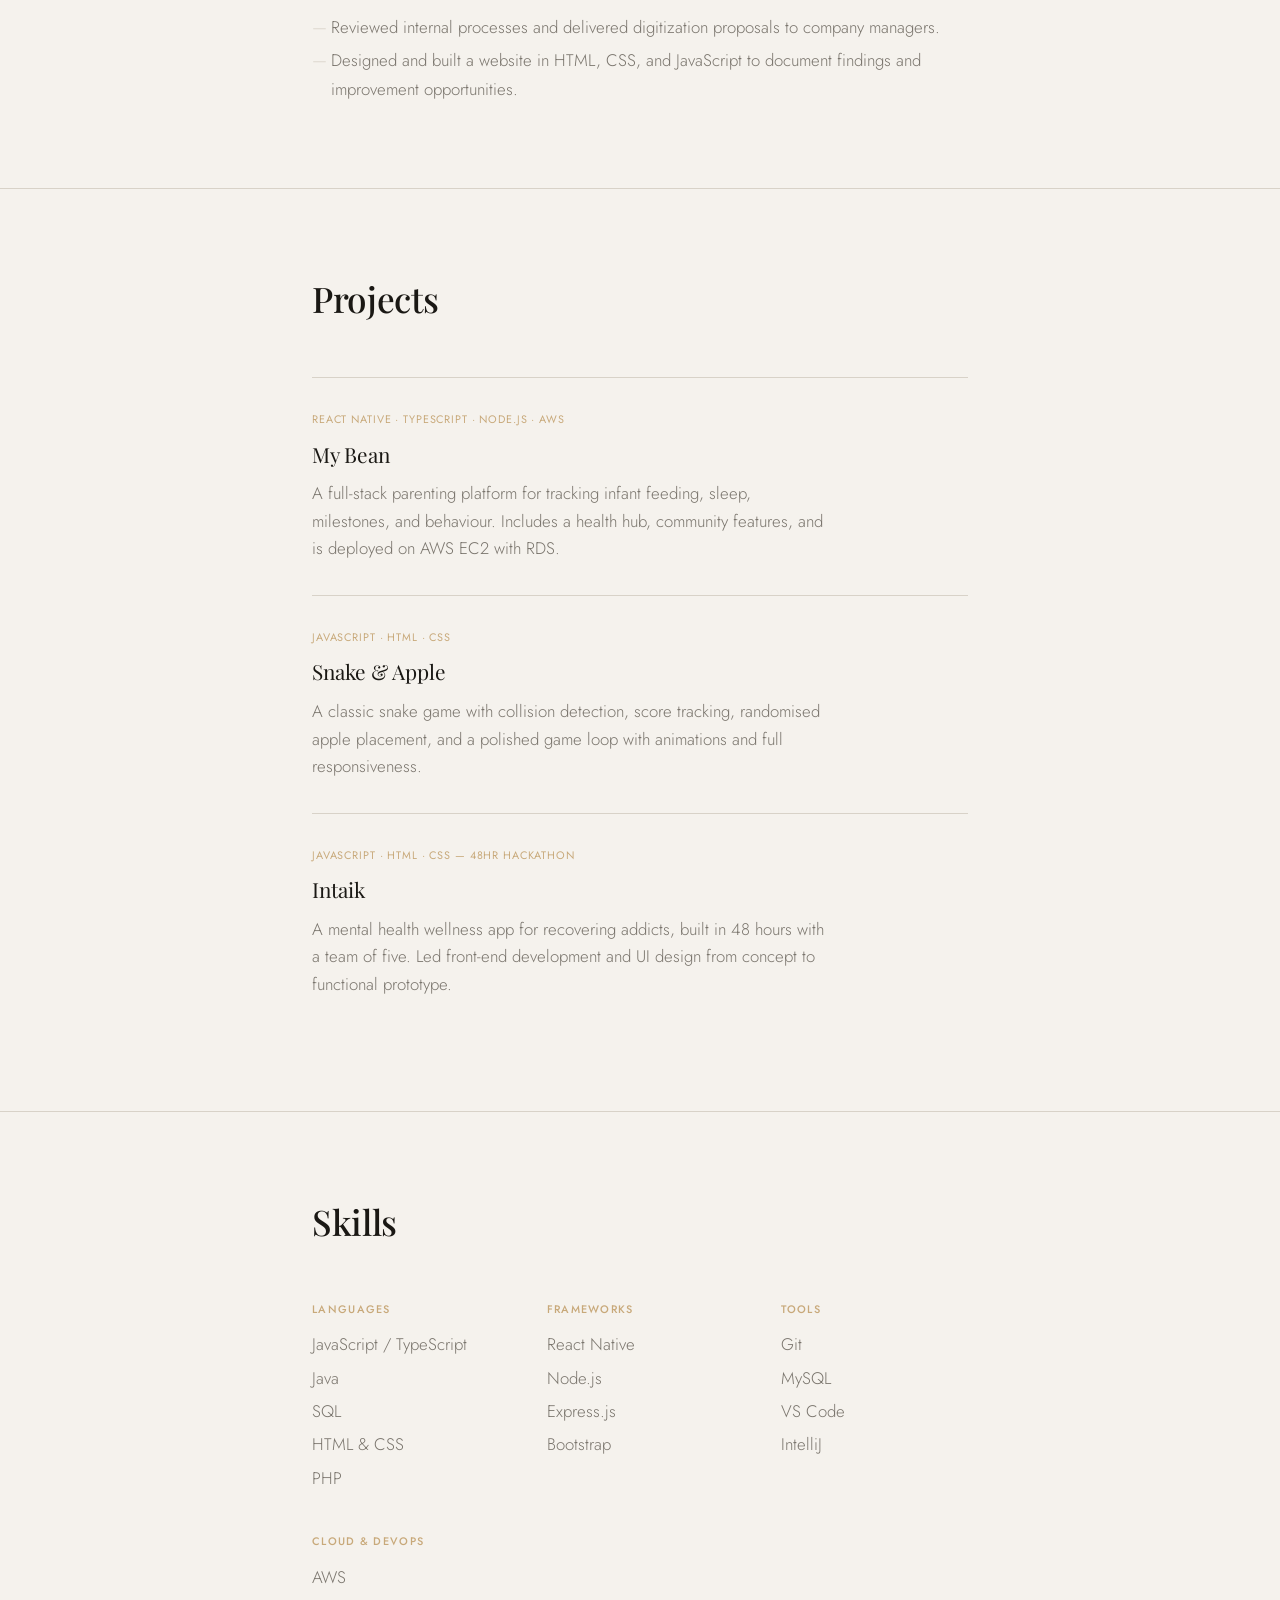
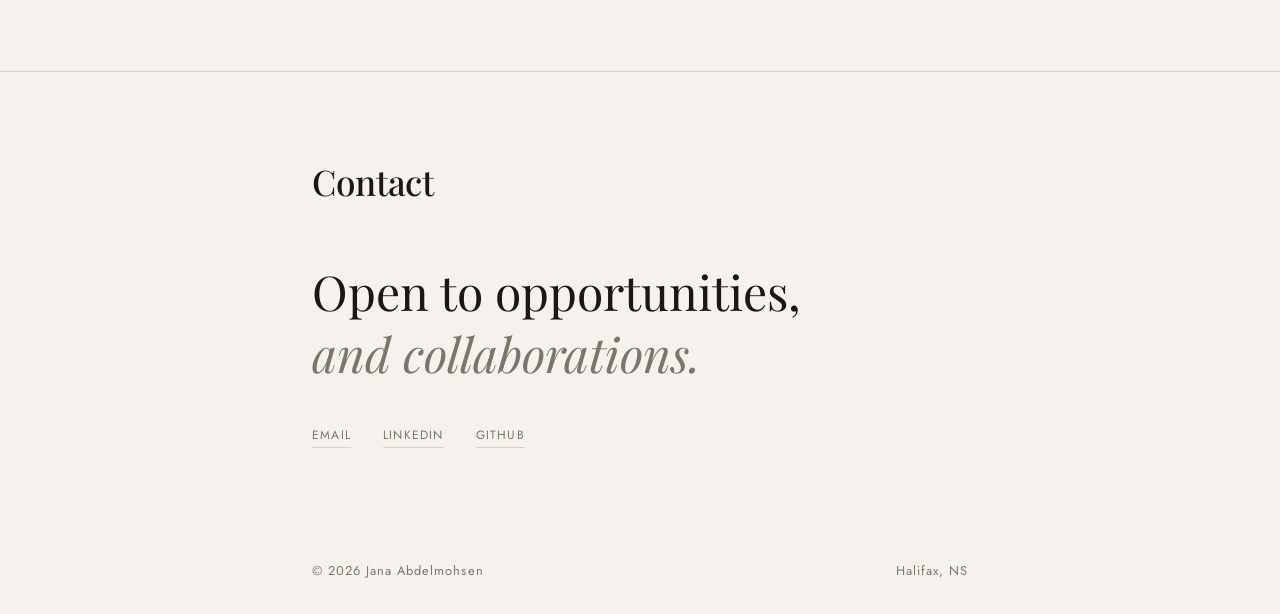
==== commit bbbf13a3: "Add Protocase Inc. to experience section Co-Authored-By: Claude Sonnet 5.5 <noreply@anthropic.com> C" ====
--- a/index.html
+++ b/index.html
@@ -554,6 +554,18 @@
       <div class="exp-list">
 
         <div class="exp-item reveal">
+          <p class="exp-meta">September 2026 – Present</p>
+          <p class="exp-role">Software Developer</p>
+          <p class="exp-org">Protocase Inc.</p>
+          <ul class="exp-desc">
+            <li>Rebuilt the Text2D tool in Protocase Designer on JavaFX, with 2D/3D rendering, SVG export and a versioned save format.</li>
+            <li>Led a performance overhaul of design open, save and editing, including faster STEP import, background design checks and off-thread outline projection.</li>
+            <li>Co-built the Princess training system with a teammate: lesson booking, attendance, results, course catalog and an overdue-qualifications dashboard, with the goal of cutting overdue qualifications by 50%.</li>
+            <li>Shipped feature-usage tracking, an instant-quote canary monitor, DXF unit handling, release build size reductions, and a two-factor sign-in and partner API for 45homelab.com.</li>
+          </ul>
+        </div>
+
+        <div class="exp-item reveal">
           <p class="exp-meta">May 2026 – Present</p>
           <p class="exp-role">NSERC USRA Research Student</p>
           <p class="exp-org">Dalhousie University — Halifax, NS</p>
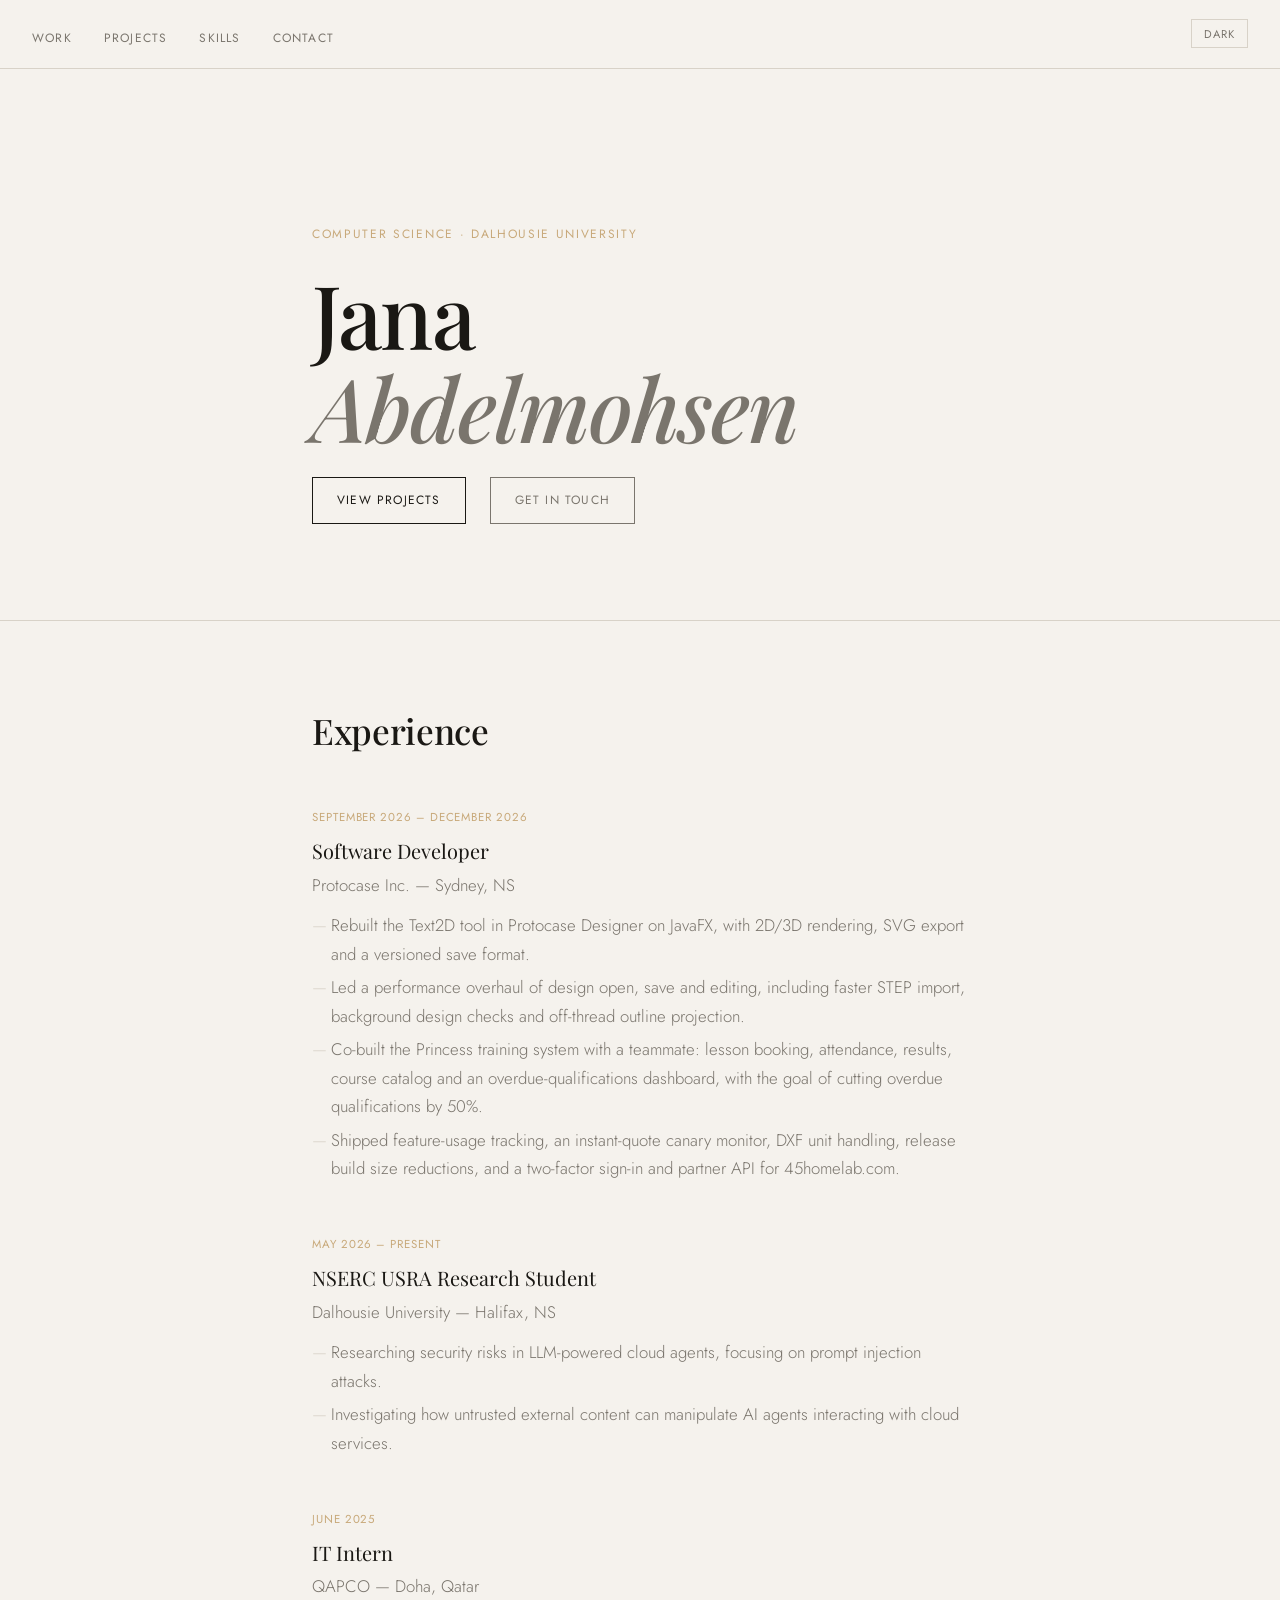
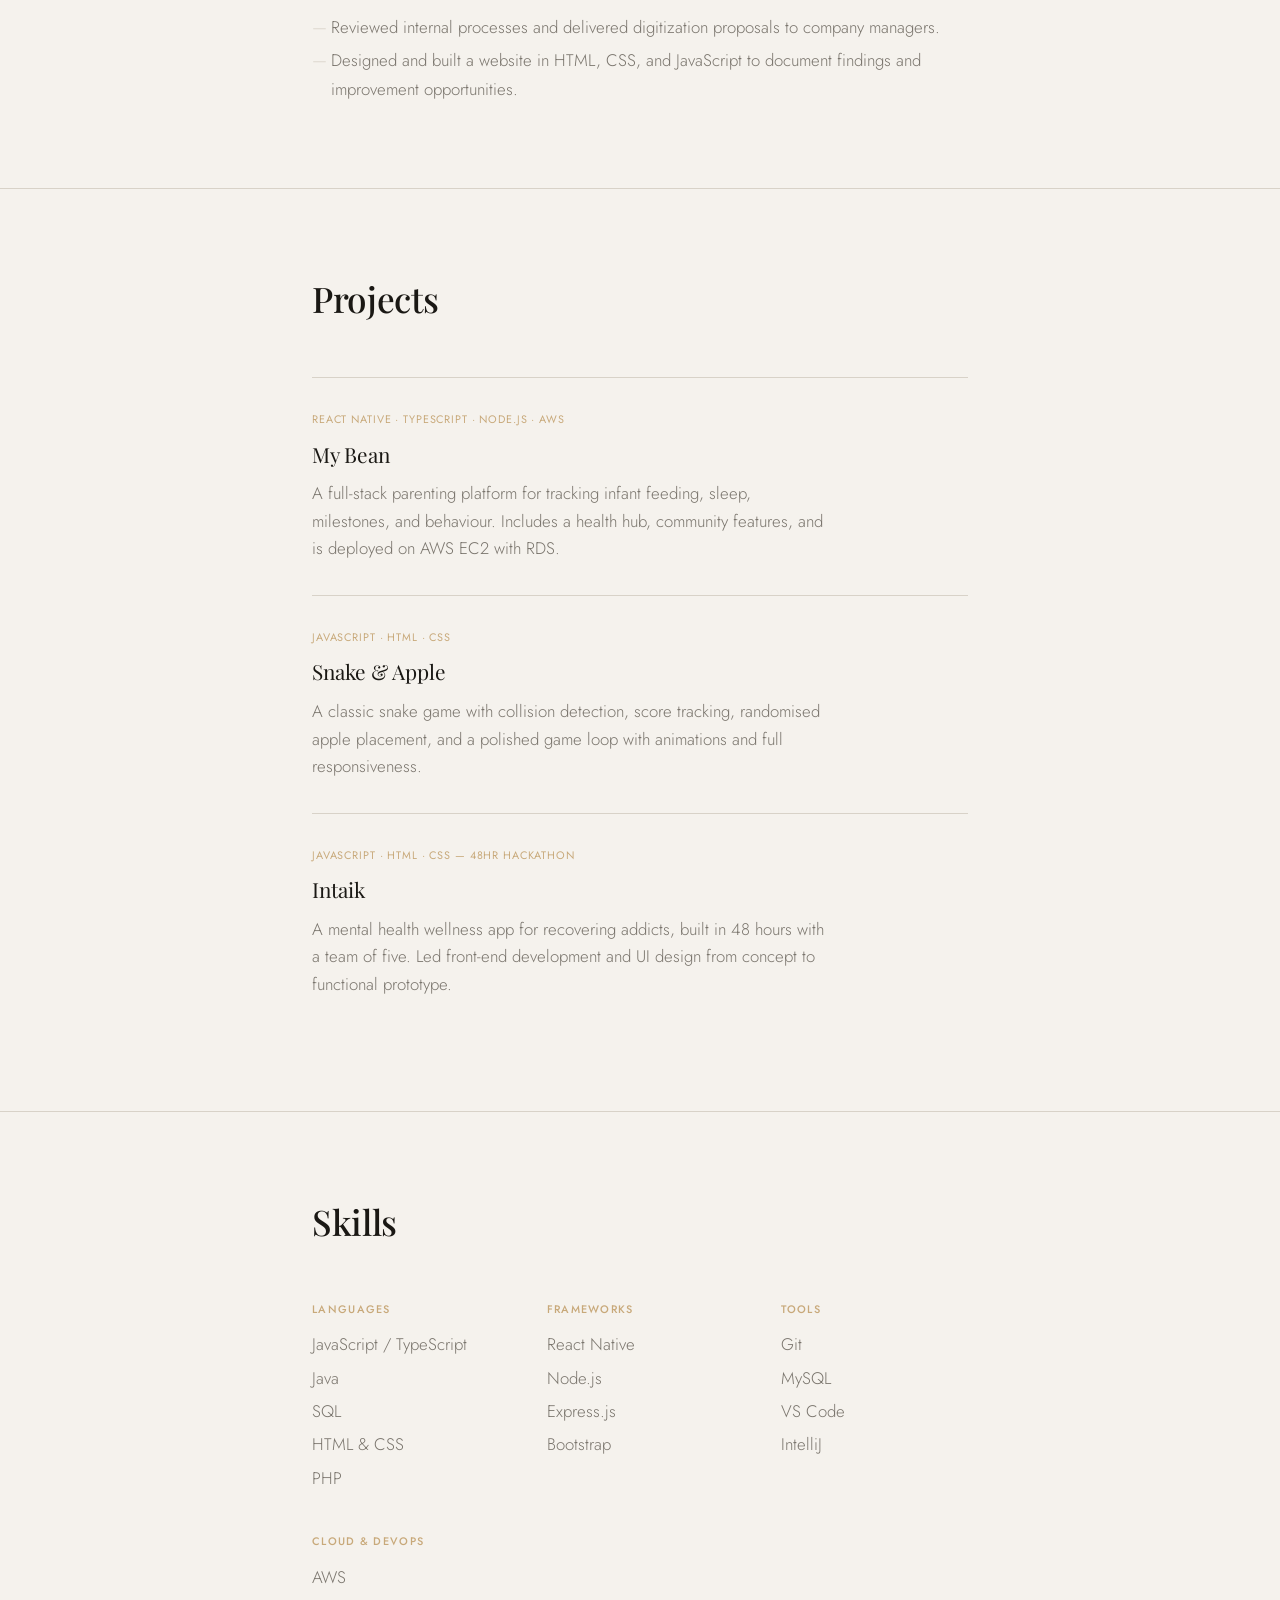
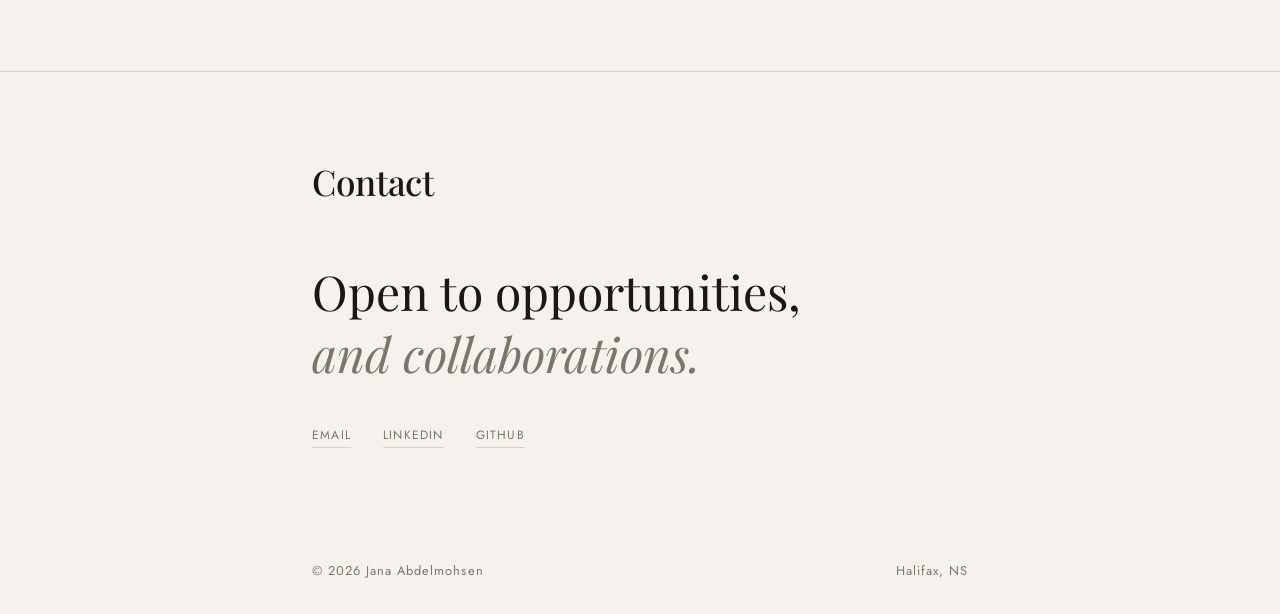
==== commit e491b284: "Update Protocase dates and location Co-Authored-By: Claude Sonnet 5.5 <noreply@anthropic.com> Claude" ====
--- a/index.html
+++ b/index.html
@@ -554,9 +554,9 @@
       <div class="exp-list">
 
         <div class="exp-item reveal">
-          <p class="exp-meta">September 2026 – Present</p>
+          <p class="exp-meta">September 2026 – December 2026</p>
           <p class="exp-role">Software Developer</p>
-          <p class="exp-org">Protocase Inc.</p>
+          <p class="exp-org">Protocase Inc. — Sydney, NS</p>
           <ul class="exp-desc">
             <li>Rebuilt the Text2D tool in Protocase Designer on JavaFX, with 2D/3D rendering, SVG export and a versioned save format.</li>
             <li>Led a performance overhaul of design open, save and editing, including faster STEP import, background design checks and off-thread outline projection.</li>
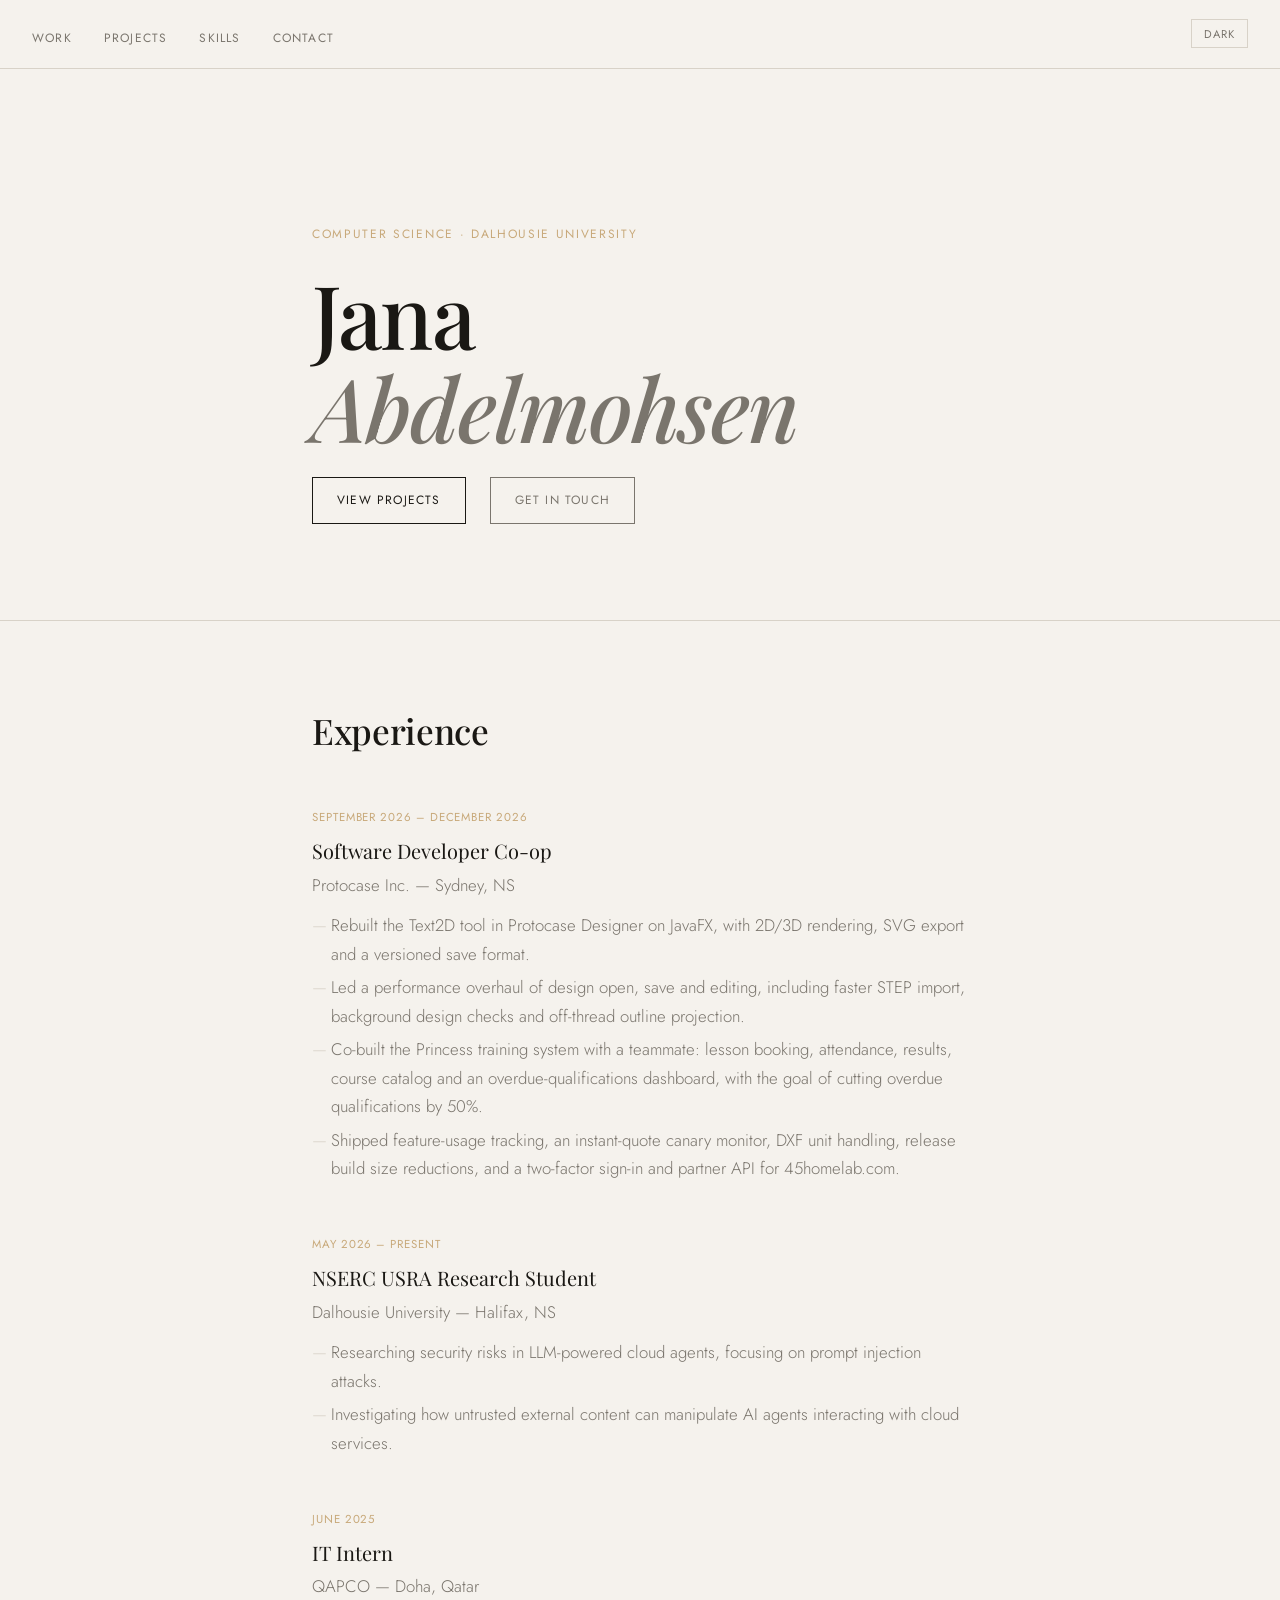
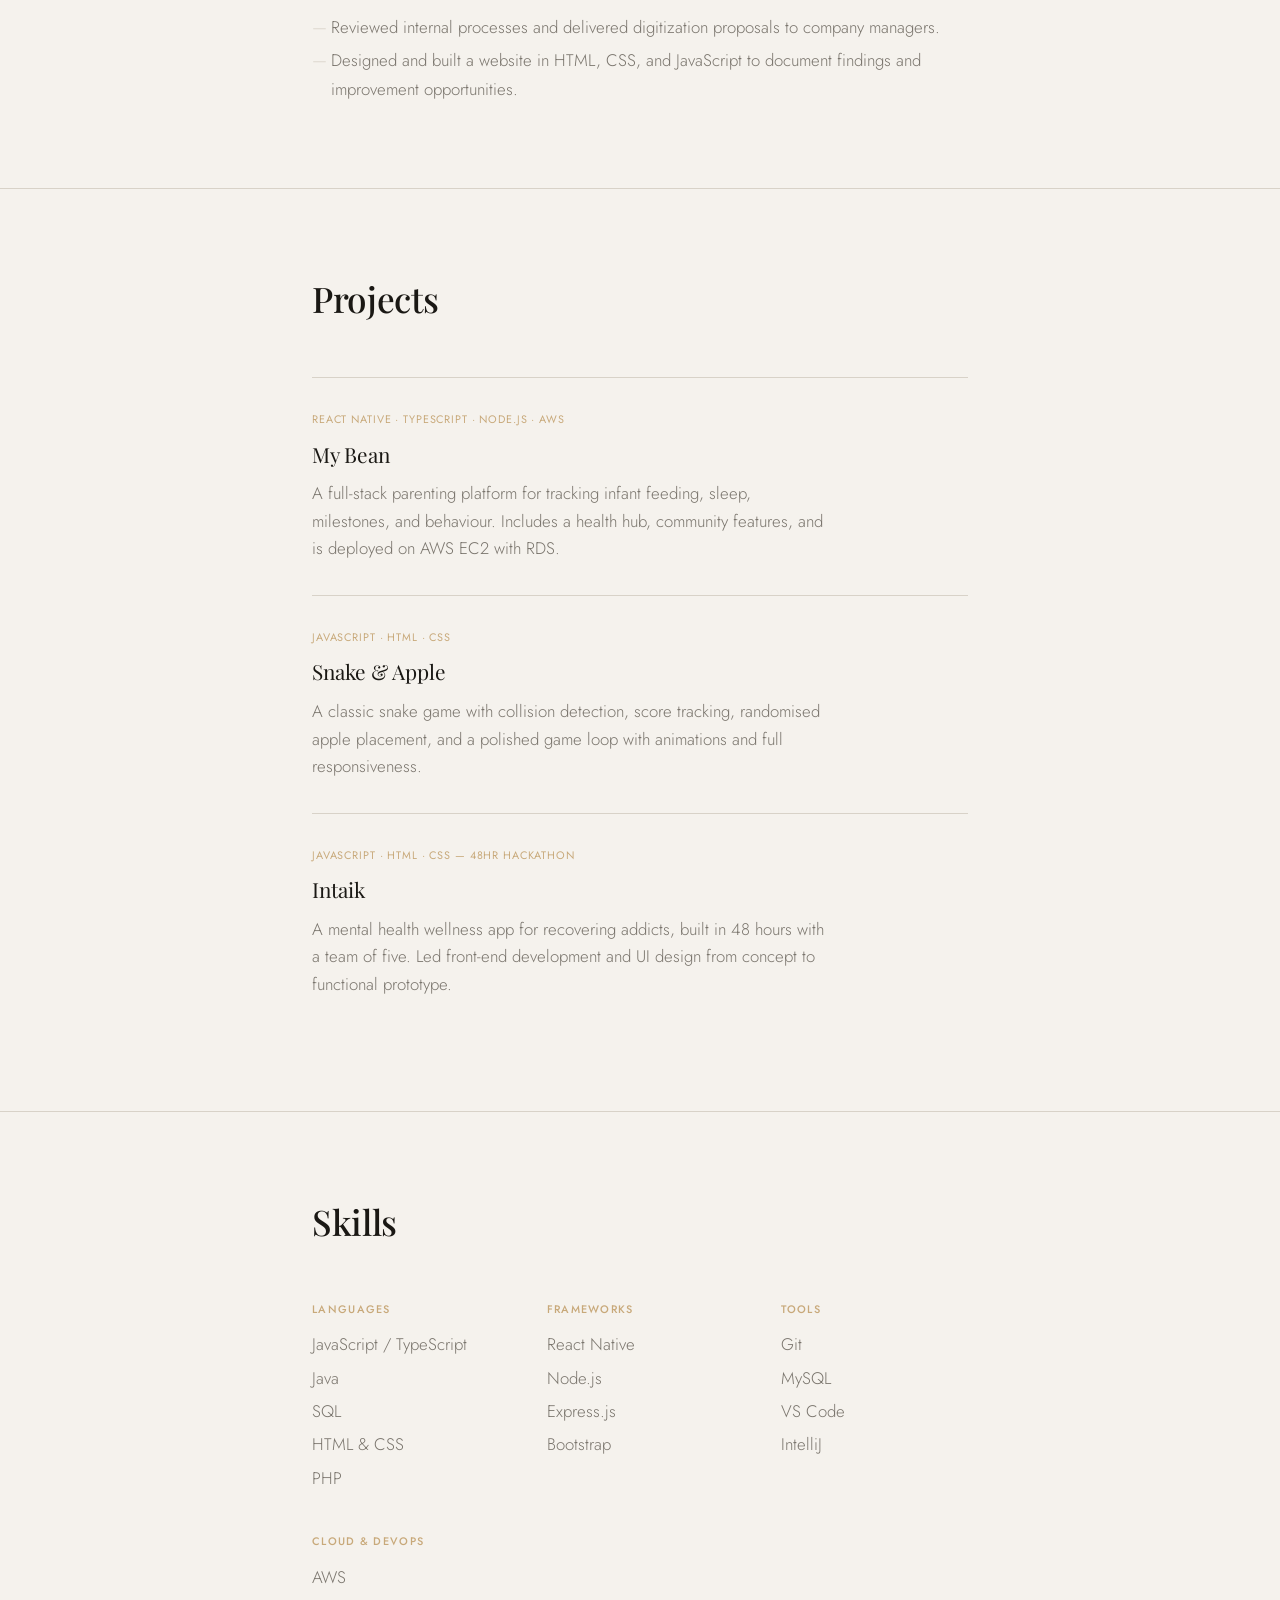
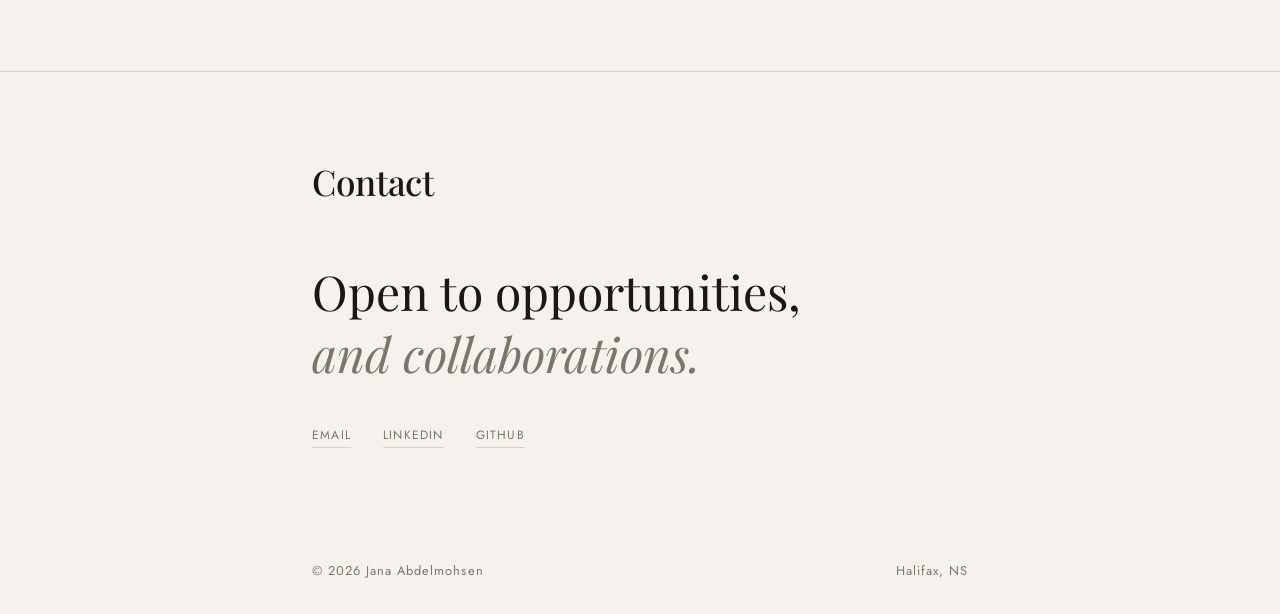
==== commit accc49f6: "Set Protocase title to Software Developer Co-op Co-Authored-By: Claude Sonnet 5.5 <noreply@anthropic" ====
--- a/index.html
+++ b/index.html
@@ -555,7 +555,7 @@
 
         <div class="exp-item reveal">
           <p class="exp-meta">September 2026 – December 2026</p>
-          <p class="exp-role">Software Developer</p>
+          <p class="exp-role">Software Developer Co-op</p>
           <p class="exp-org">Protocase Inc. — Sydney, NS</p>
           <ul class="exp-desc">
             <li>Rebuilt the Text2D tool in Protocase Designer on JavaFX, with 2D/3D rendering, SVG export and a versioned save format.</li>
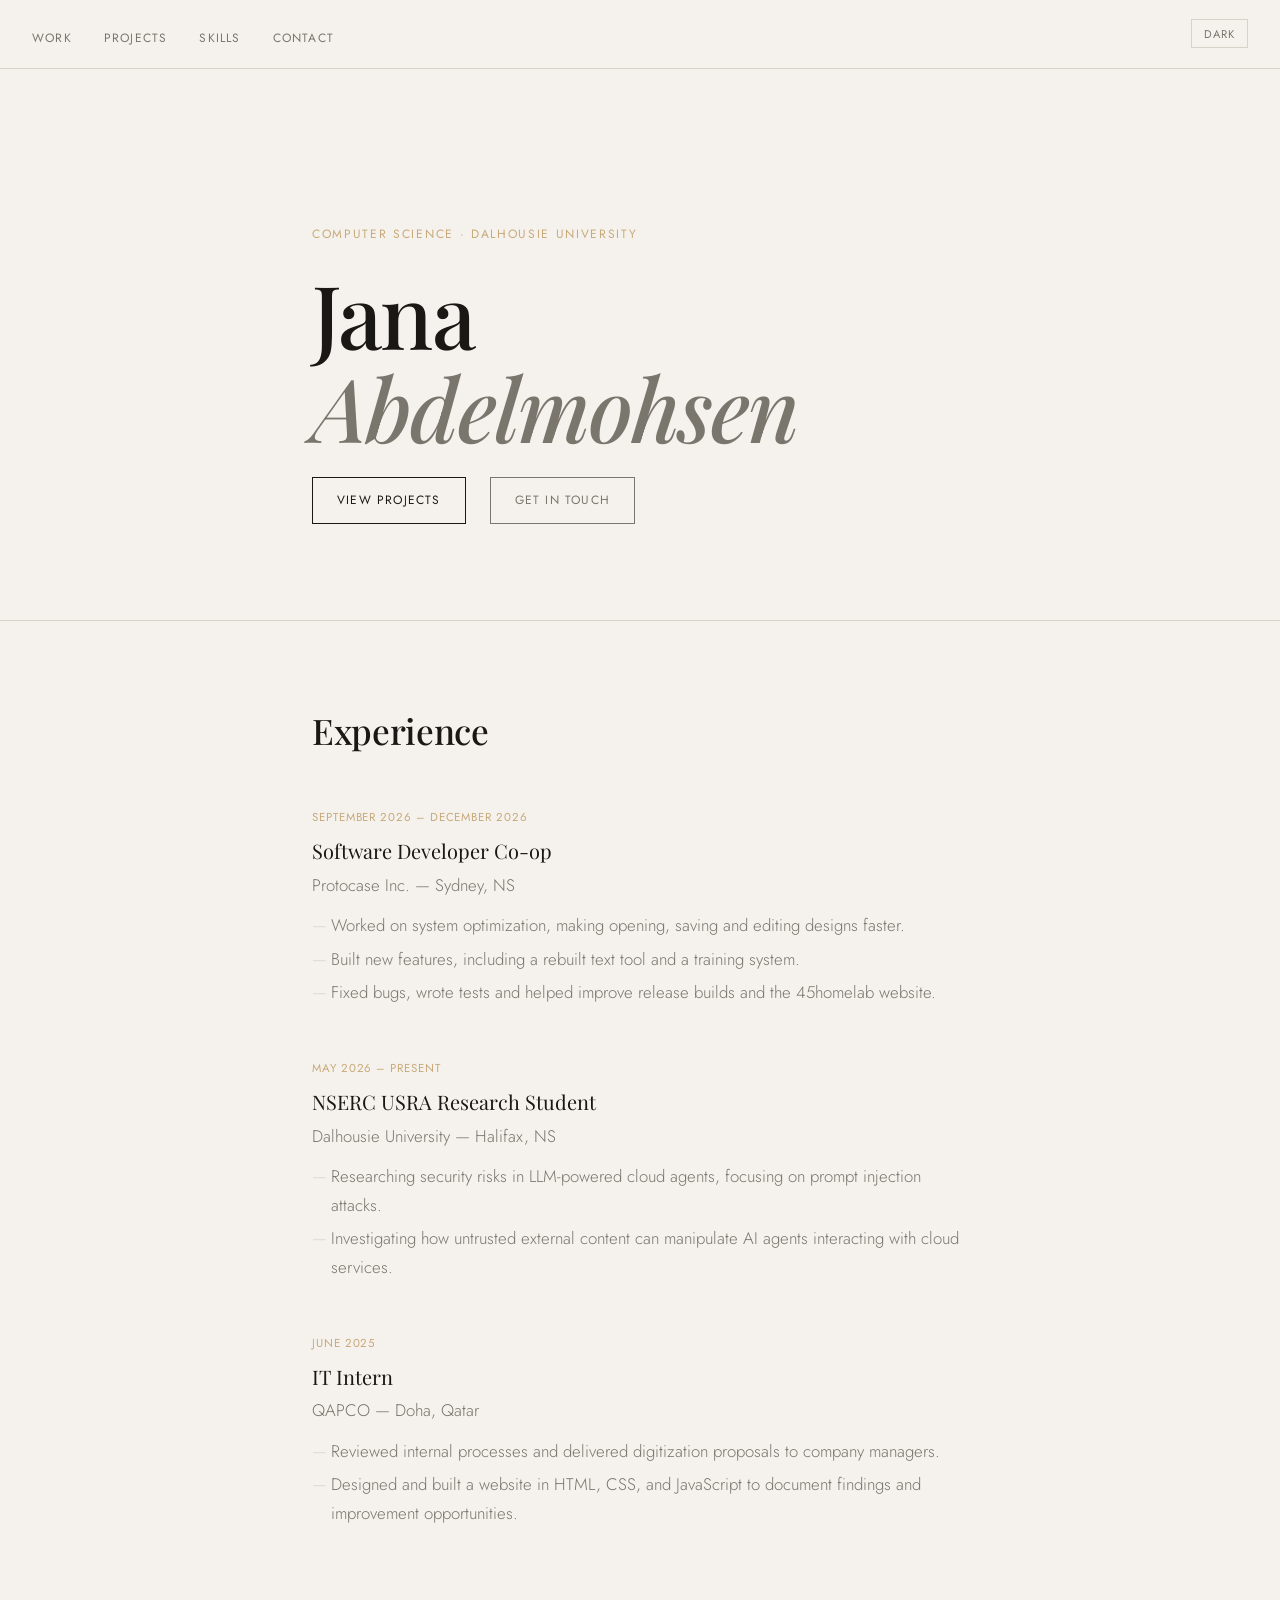
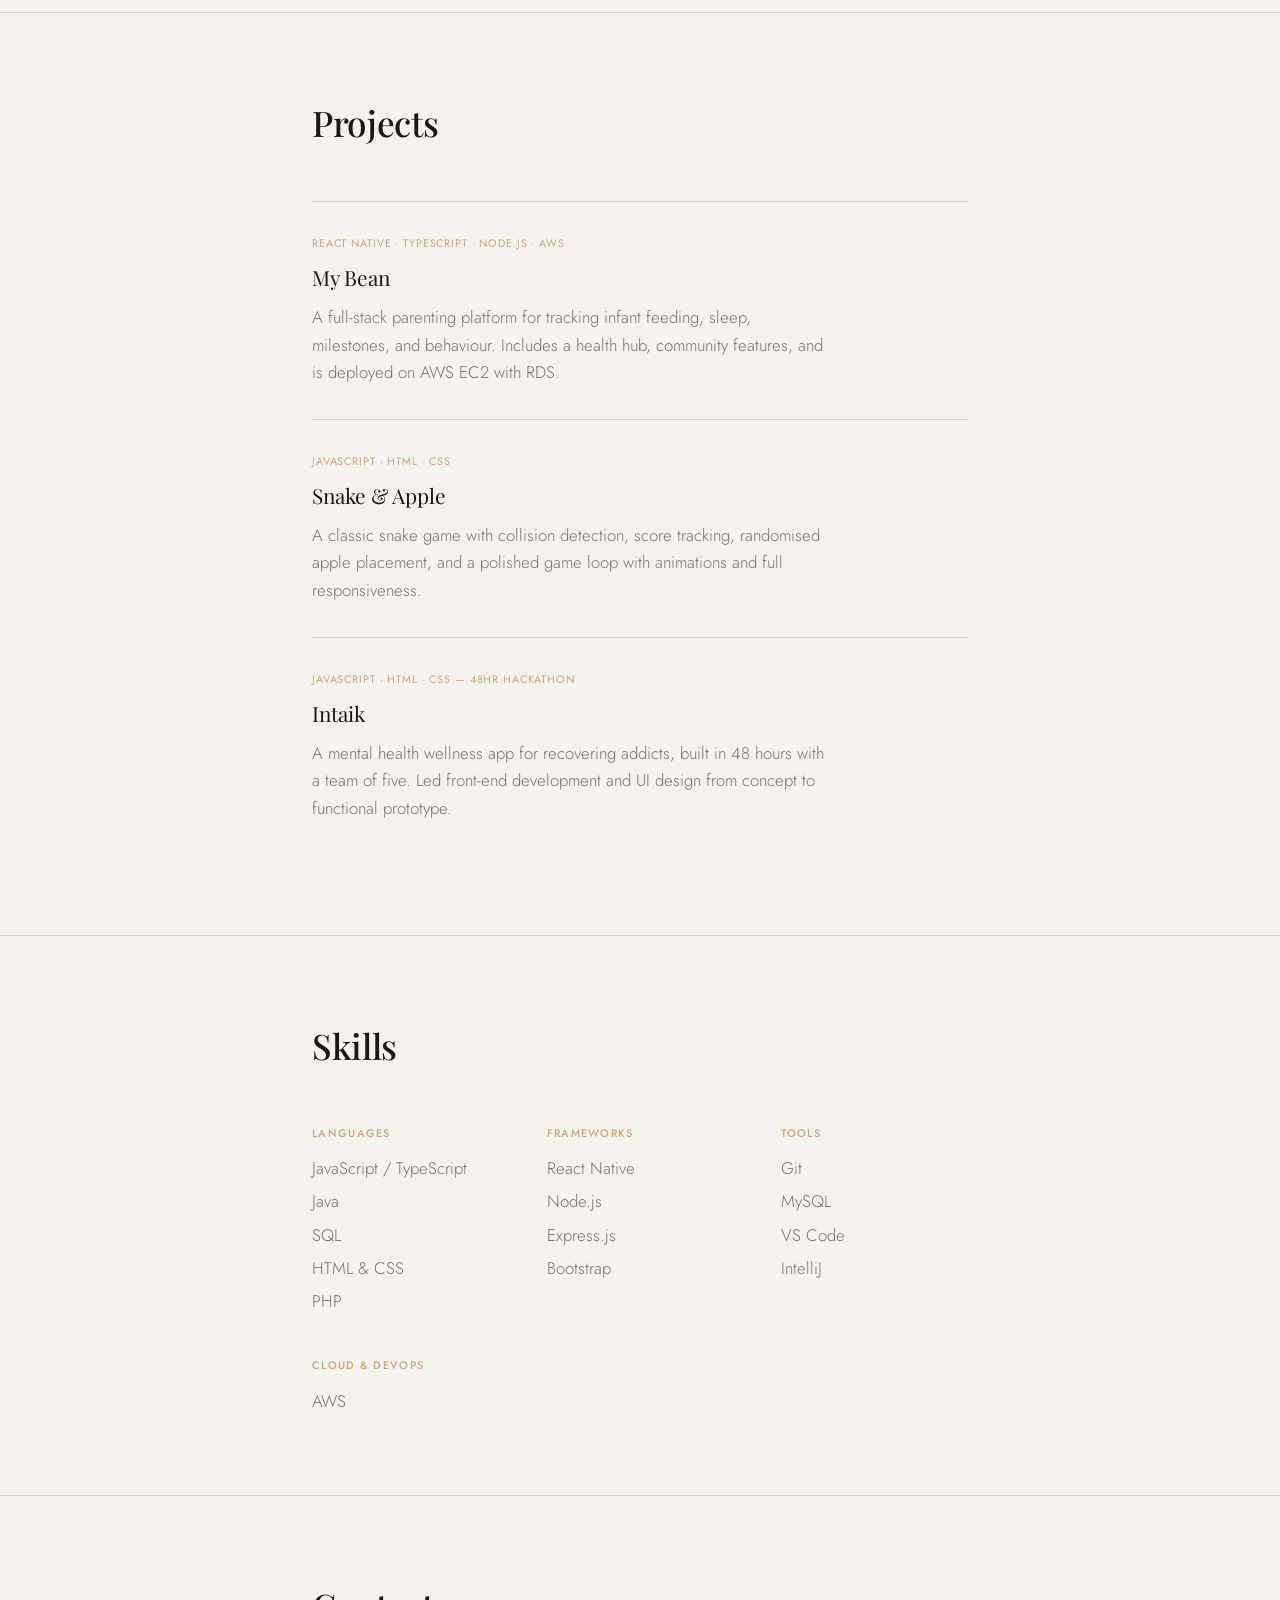
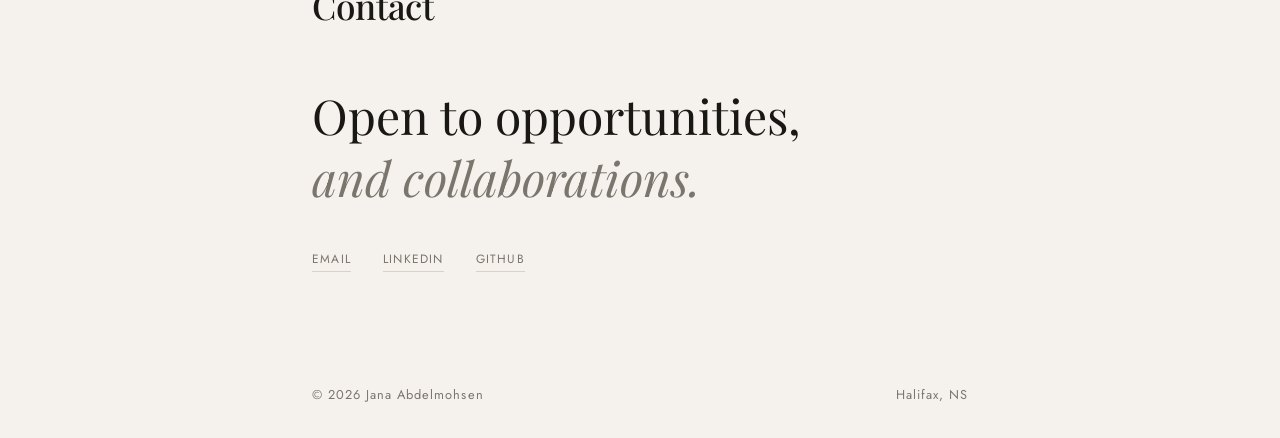
==== commit 73ec1958: "Simplify Protocase bullets to three Co-Authored-By: Claude Sonnet 5.5 <noreply@anthropic.com> Claude" ====
--- a/index.html
+++ b/index.html
@@ -558,10 +558,9 @@
           <p class="exp-role">Software Developer Co-op</p>
           <p class="exp-org">Protocase Inc. — Sydney, NS</p>
           <ul class="exp-desc">
-            <li>Rebuilt the Text2D tool in Protocase Designer on JavaFX, with 2D/3D rendering, SVG export and a versioned save format.</li>
-            <li>Led a performance overhaul of design open, save and editing, including faster STEP import, background design checks and off-thread outline projection.</li>
-            <li>Co-built the Princess training system with a teammate: lesson booking, attendance, results, course catalog and an overdue-qualifications dashboard, with the goal of cutting overdue qualifications by 50%.</li>
-            <li>Shipped feature-usage tracking, an instant-quote canary monitor, DXF unit handling, release build size reductions, and a two-factor sign-in and partner API for 45homelab.com.</li>
+            <li>Worked on system optimization, making opening, saving and editing designs faster.</li>
+            <li>Built new features, including a rebuilt text tool and a training system.</li>
+            <li>Fixed bugs, wrote tests and helped improve release builds and the 45homelab website.</li>
           </ul>
         </div>
 
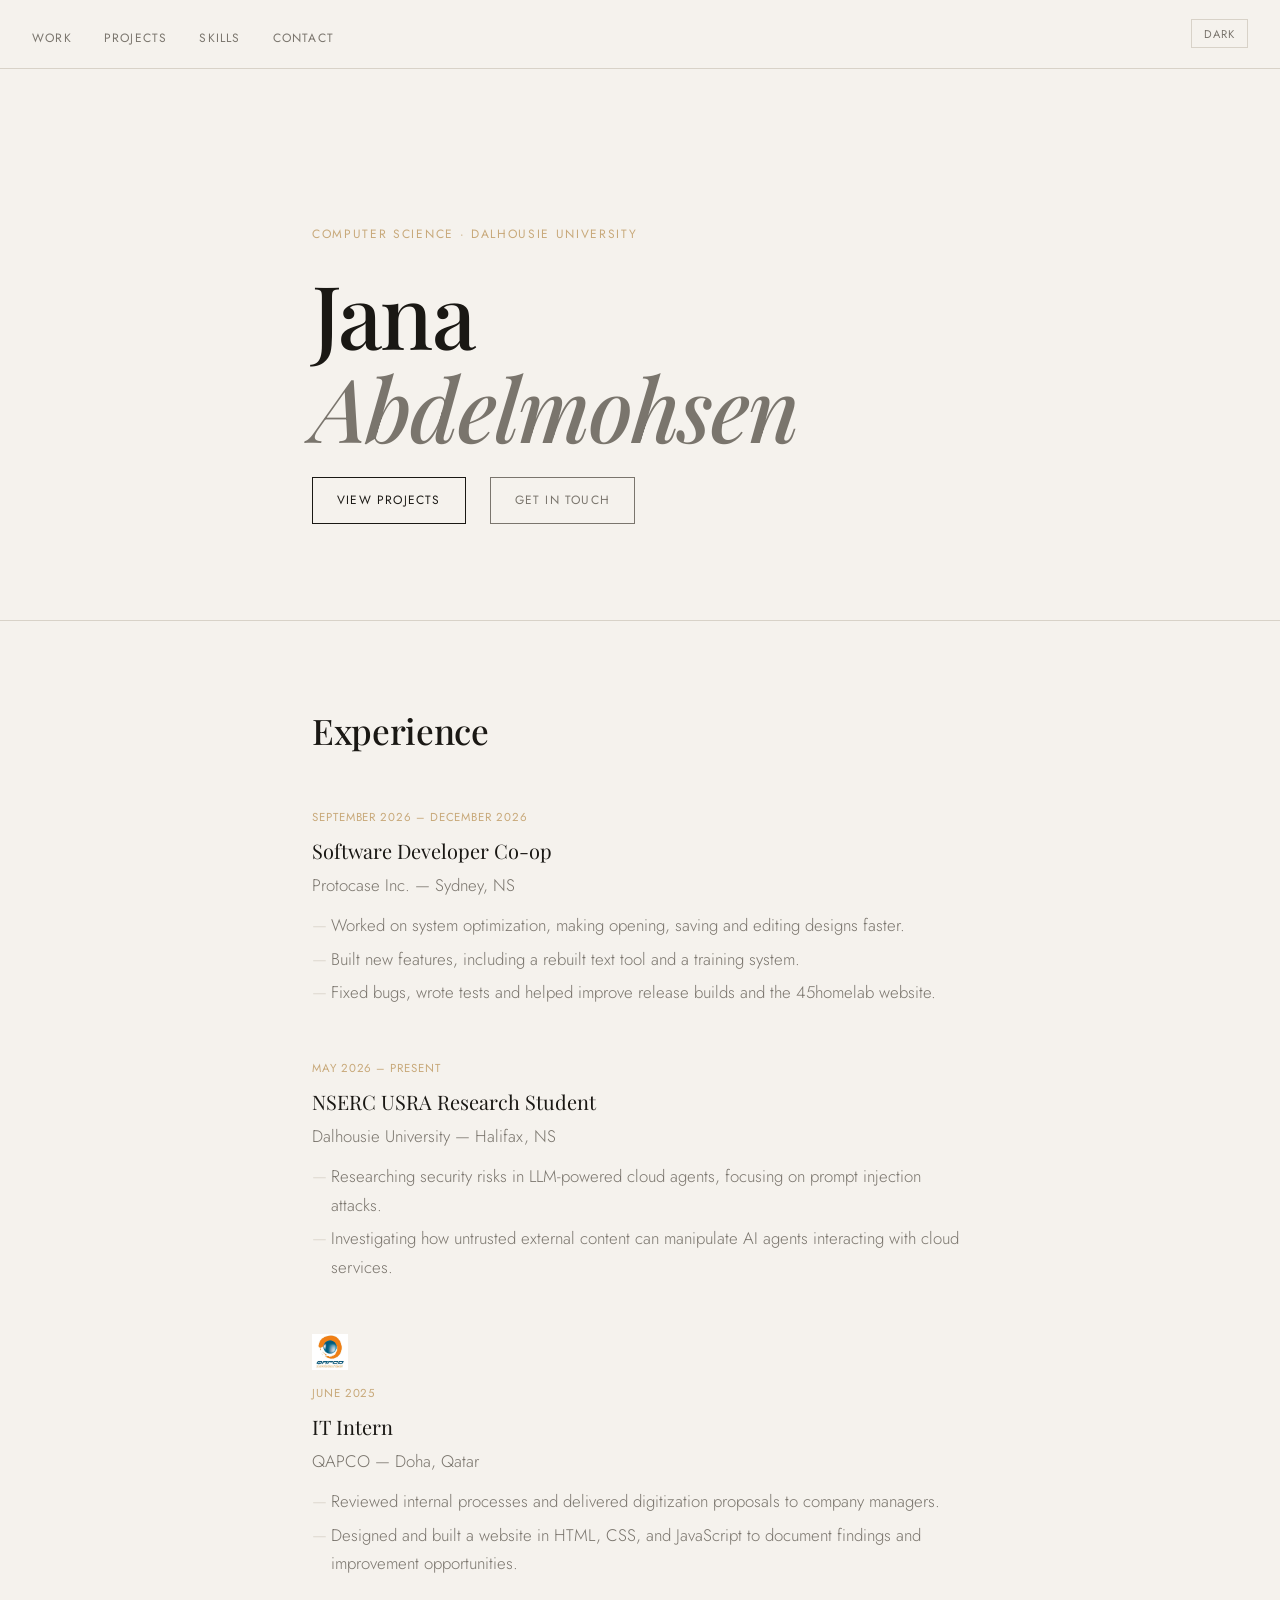
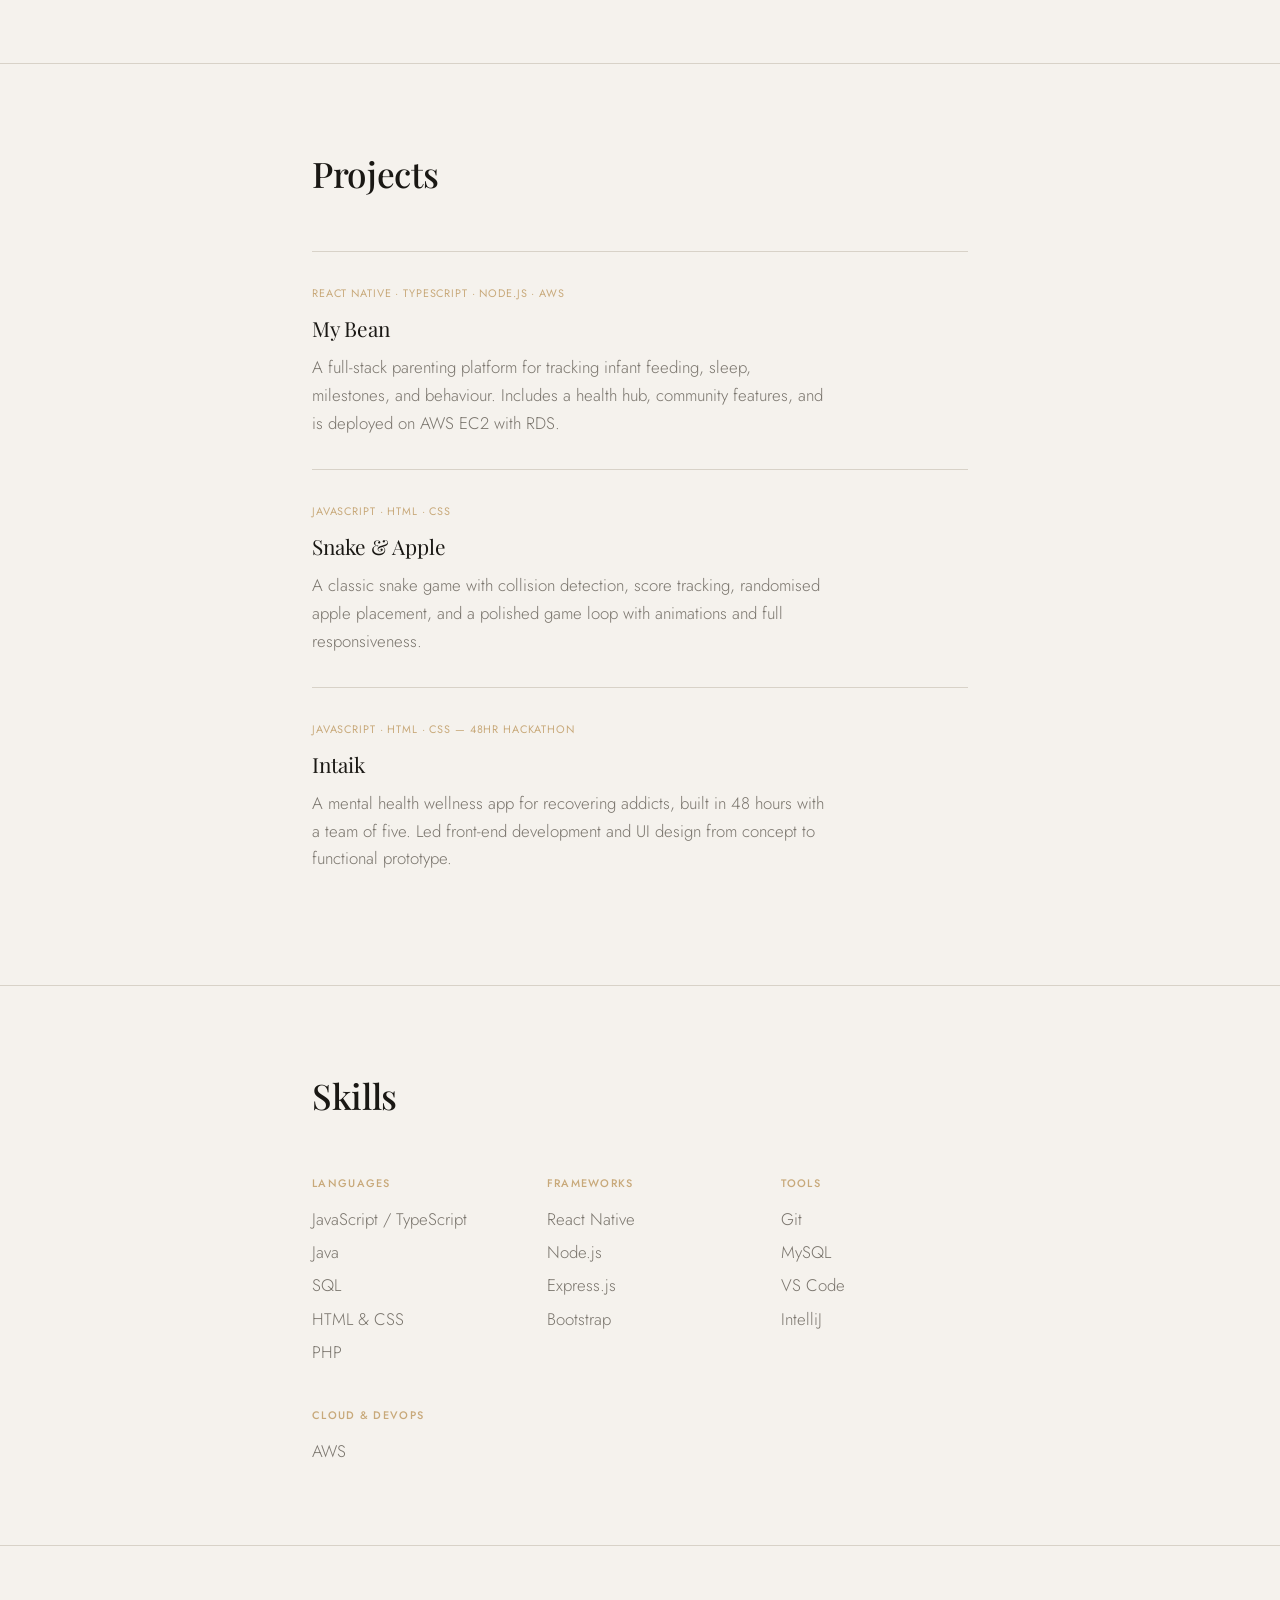
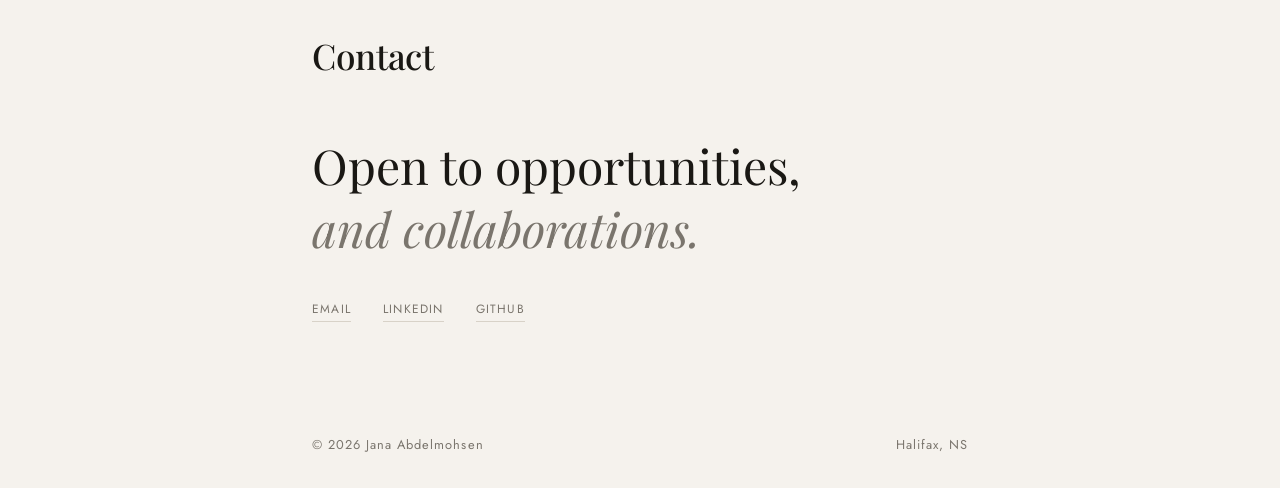
==== commit b7a3d9f8: "Add company logo slots to experience entries Co-Authored-By: Claude Sonnet 5.5 <noreply@anthropic.co" ====
--- a/index.html
+++ b/index.html
@@ -308,6 +308,16 @@
     /* ── Experience ── */
     .exp-list { display: flex; flex-direction: column; gap: 3rem; }
 
+
+    .exp-logo {
+      display: block;
+      height: 36px;
+      max-width: 140px;
+      object-fit: contain;
+      margin-bottom: 0.9rem;
+    }
+    :root.dark .exp-logo { background: #f5f2ed; padding: 4px 8px; border-radius: 3px; }
+
     .exp-meta {
       font-family: 'Jost', sans-serif;
       font-size: 0.72rem;
@@ -554,6 +564,7 @@
       <div class="exp-list">
 
         <div class="exp-item reveal">
+          <img class="exp-logo" src="images/protocase-logo.png" alt="Protocase logo" onerror="this.remove()">
           <p class="exp-meta">September 2026 – December 2026</p>
           <p class="exp-role">Software Developer Co-op</p>
           <p class="exp-org">Protocase Inc. — Sydney, NS</p>
@@ -565,6 +576,7 @@
         </div>
 
         <div class="exp-item reveal">
+          <img class="exp-logo" src="images/nserc-logo.png" alt="NSERC logo" onerror="this.remove()">
           <p class="exp-meta">May 2026 – Present</p>
           <p class="exp-role">NSERC USRA Research Student</p>
           <p class="exp-org">Dalhousie University — Halifax, NS</p>
@@ -575,6 +587,7 @@
         </div>
 
         <div class="exp-item reveal">
+          <img class="exp-logo" src="images/qapcologo.jpeg" alt="QAPCO logo" onerror="this.remove()">
           <p class="exp-meta">June 2025</p>
           <p class="exp-role">IT Intern</p>
           <p class="exp-org">QAPCO — Doha, Qatar</p>
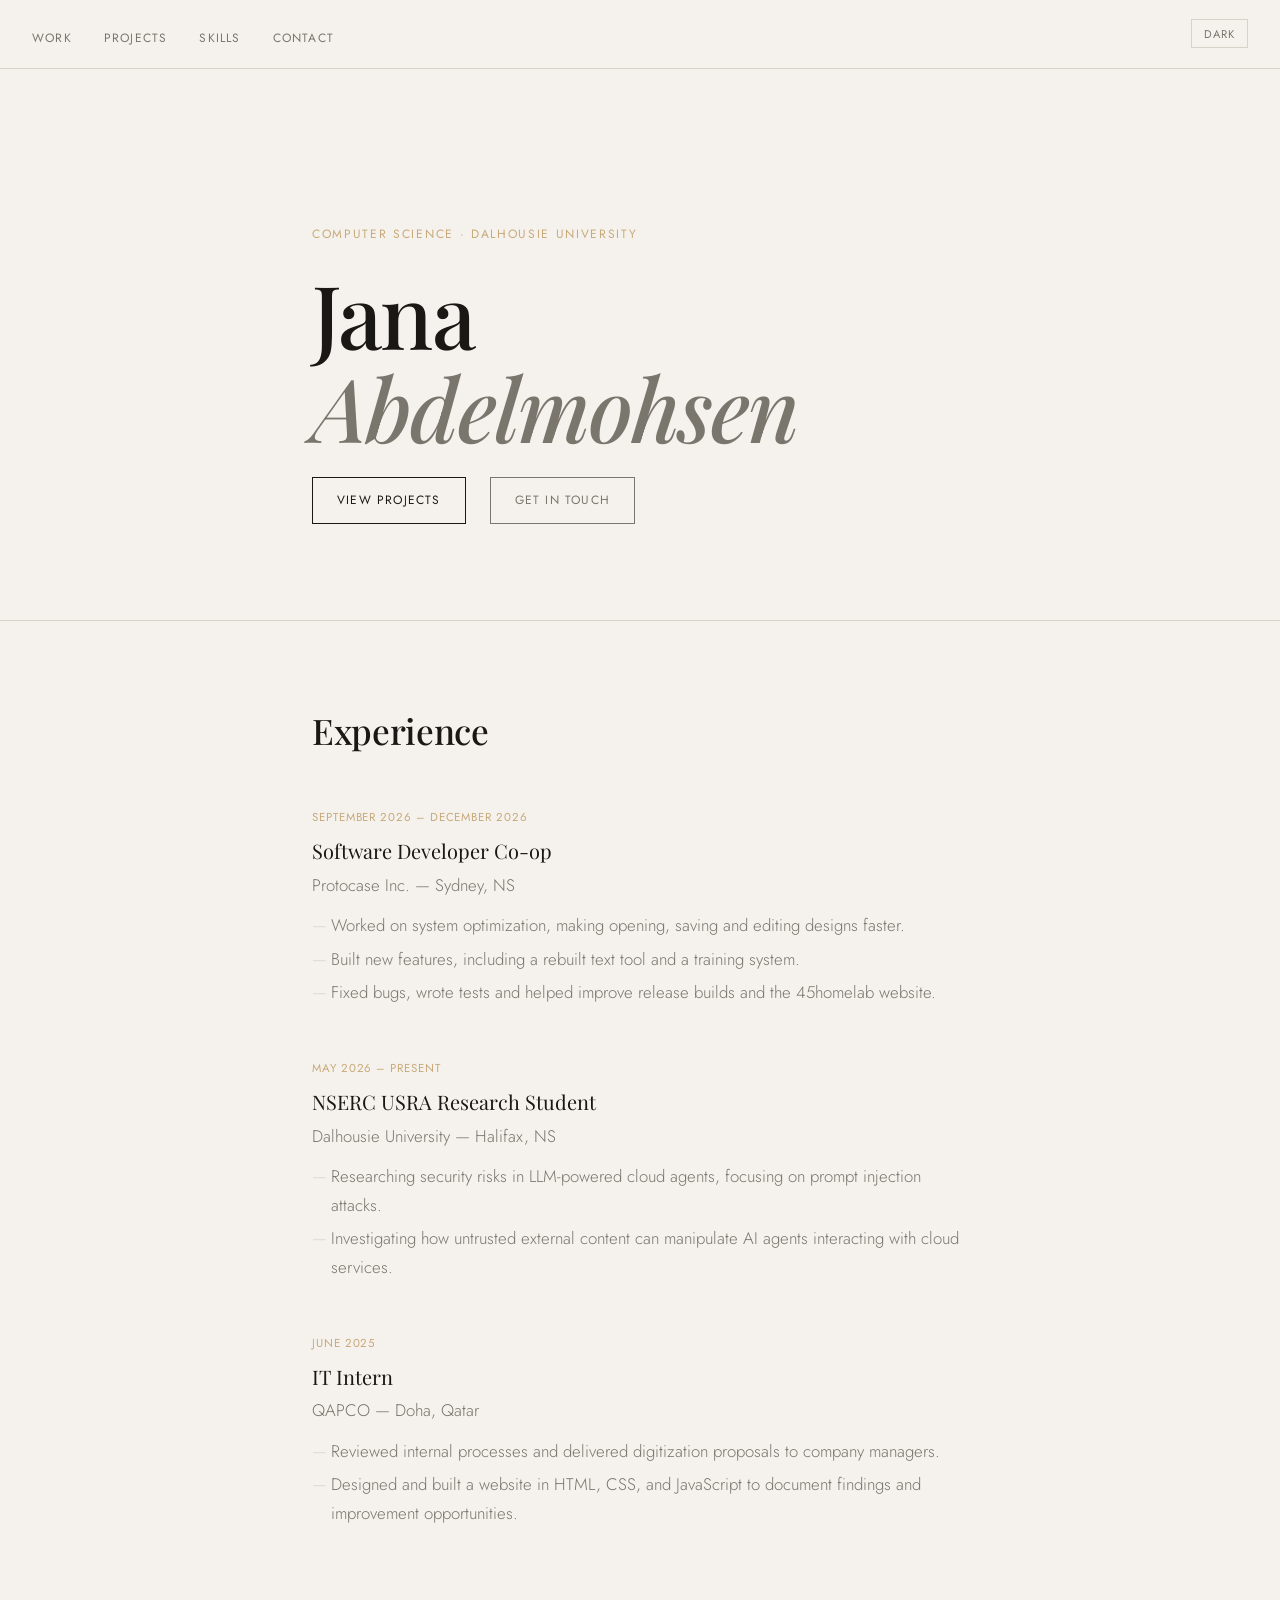
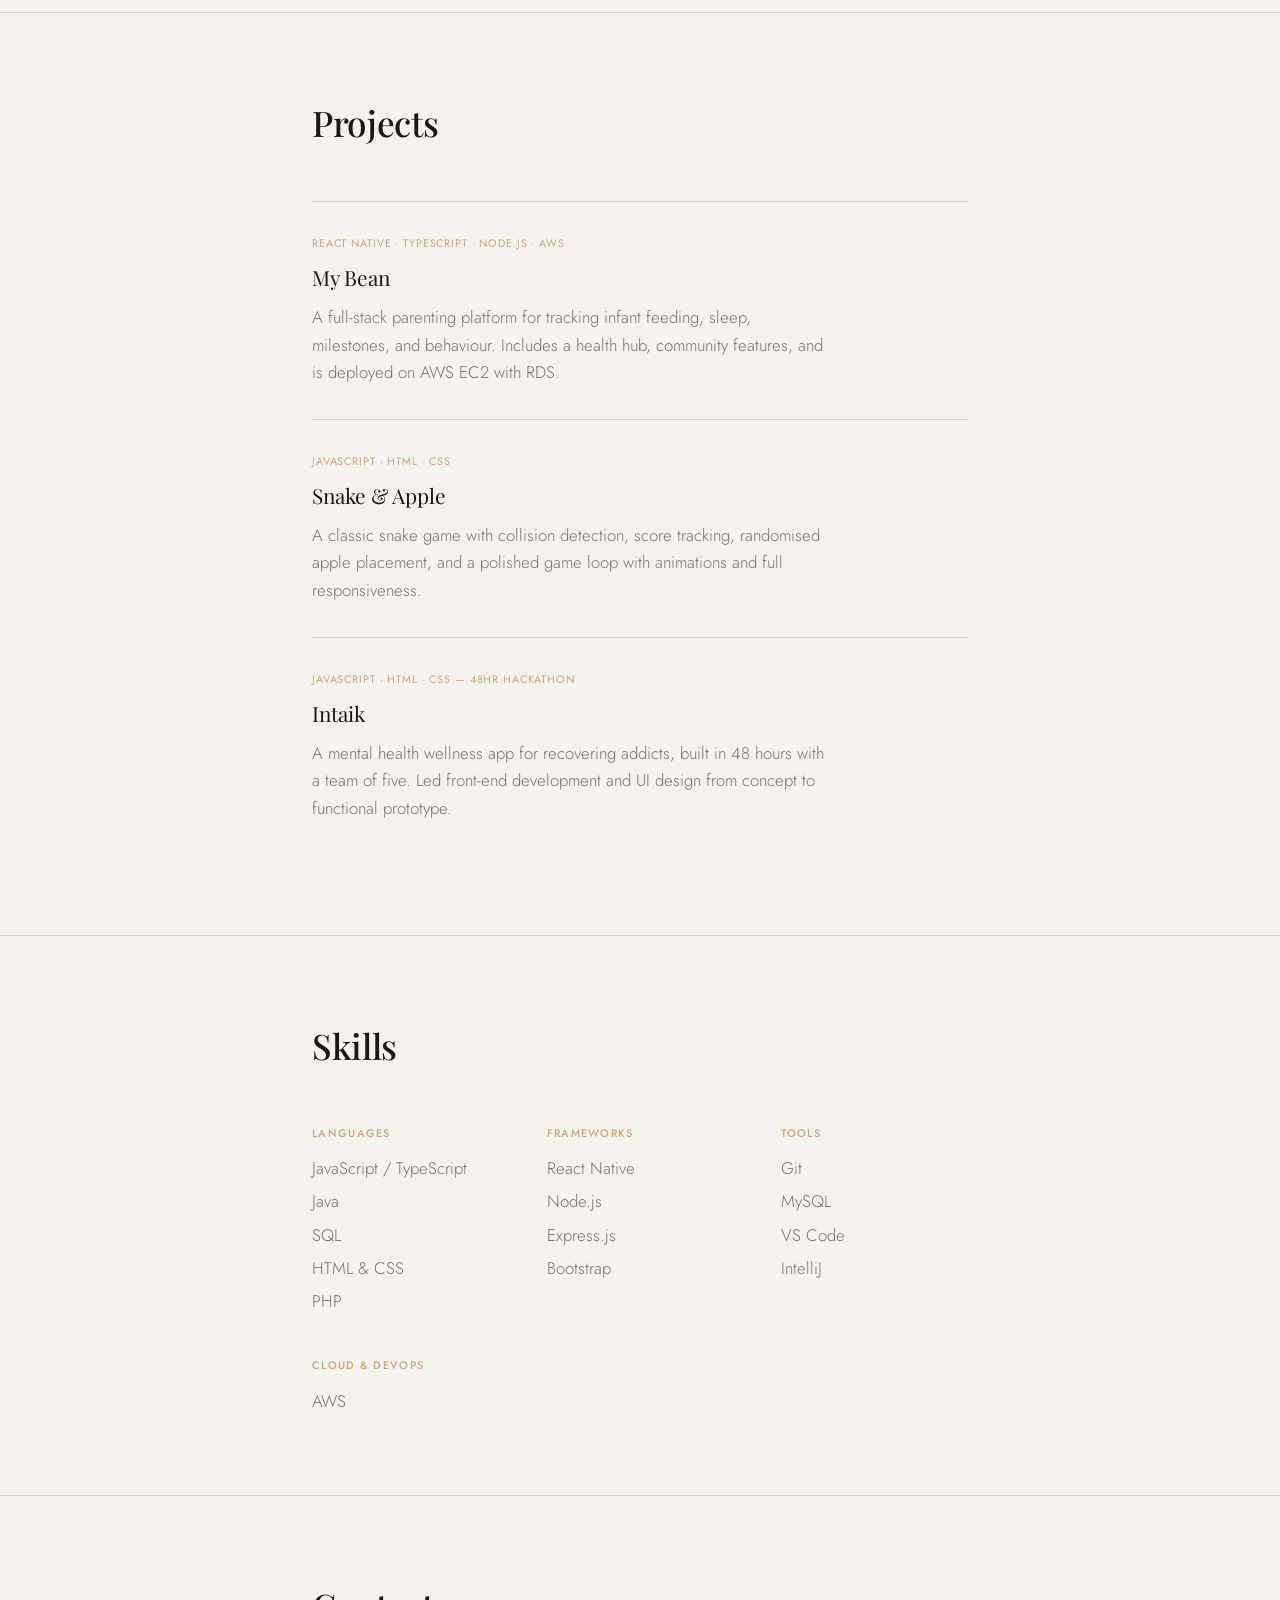
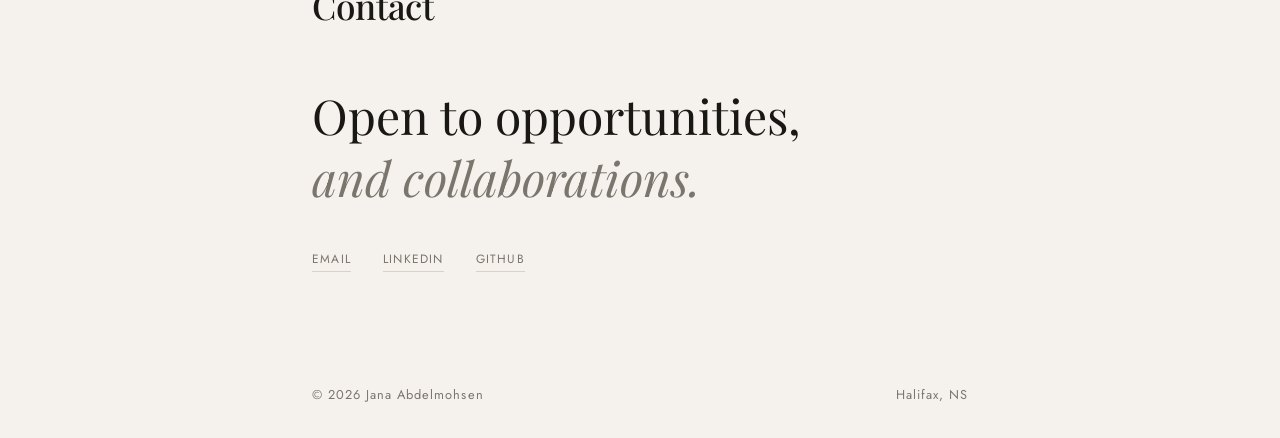
==== commit cbb107d6: "Revert company logo slots Co-Authored-By: Claude Sonnet 5.5 <noreply@anthropic.com> Claude-Session: " ====
--- a/index.html
+++ b/index.html
@@ -308,16 +308,6 @@
     /* ── Experience ── */
     .exp-list { display: flex; flex-direction: column; gap: 3rem; }
 
-
-    .exp-logo {
-      display: block;
-      height: 36px;
-      max-width: 140px;
-      object-fit: contain;
-      margin-bottom: 0.9rem;
-    }
-    :root.dark .exp-logo { background: #f5f2ed; padding: 4px 8px; border-radius: 3px; }
-
     .exp-meta {
       font-family: 'Jost', sans-serif;
       font-size: 0.72rem;
@@ -564,7 +554,6 @@
       <div class="exp-list">
 
         <div class="exp-item reveal">
-          <img class="exp-logo" src="images/protocase-logo.png" alt="Protocase logo" onerror="this.remove()">
           <p class="exp-meta">September 2026 – December 2026</p>
           <p class="exp-role">Software Developer Co-op</p>
           <p class="exp-org">Protocase Inc. — Sydney, NS</p>
@@ -576,7 +565,6 @@
         </div>
 
         <div class="exp-item reveal">
-          <img class="exp-logo" src="images/nserc-logo.png" alt="NSERC logo" onerror="this.remove()">
           <p class="exp-meta">May 2026 – Present</p>
           <p class="exp-role">NSERC USRA Research Student</p>
           <p class="exp-org">Dalhousie University — Halifax, NS</p>
@@ -587,7 +575,6 @@
         </div>
 
         <div class="exp-item reveal">
-          <img class="exp-logo" src="images/qapcologo.jpeg" alt="QAPCO logo" onerror="this.remove()">
           <p class="exp-meta">June 2025</p>
           <p class="exp-role">IT Intern</p>
           <p class="exp-org">QAPCO — Doha, Qatar</p>
